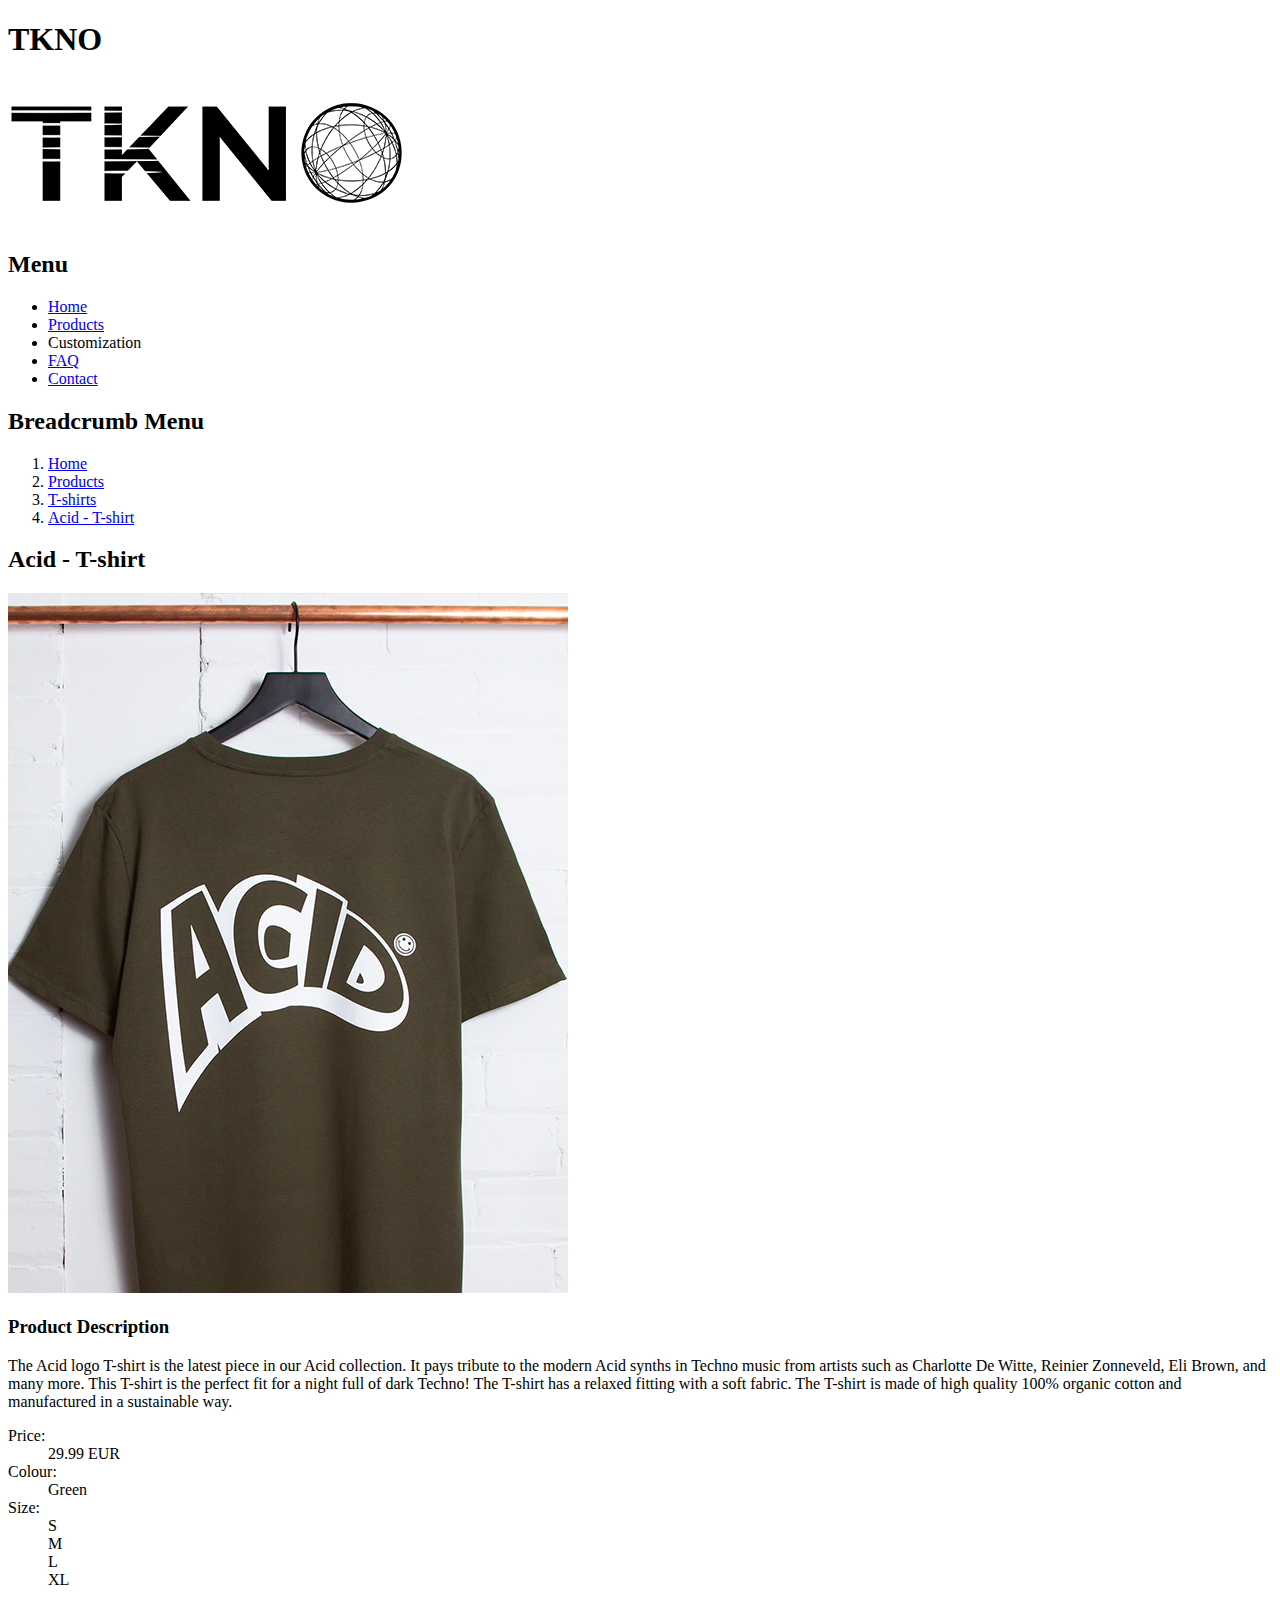
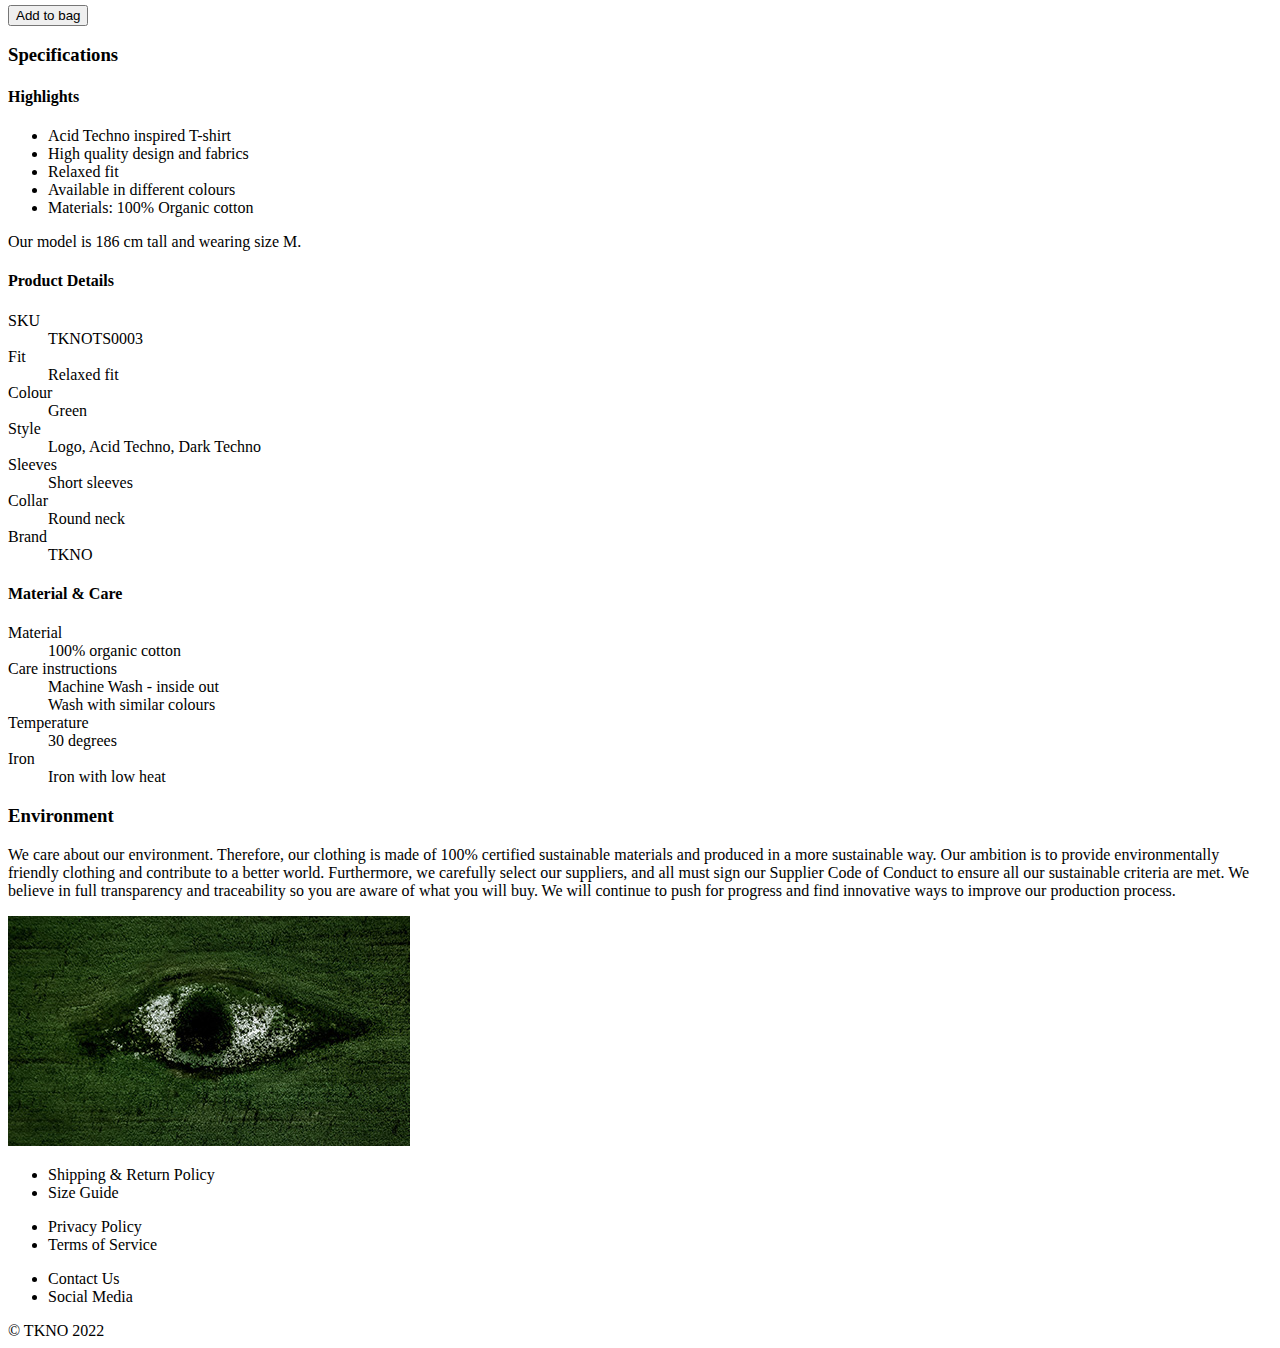
==== html/Acid-T-Shirt-Details.html @ 7225219b "Added 2 product detail pages and FAQ page. Inserted links for faq and contact page in menu." ====
<!DOCTYPE html>
<html lang="en">
<head>
    <meta charset="UTF-8">
    <title>Acid T-shirt Details</title>
</head>
<body>
<header>
  <h1>TKNO</h1>
  <a href="../index.html"><img src="../media/TKNO%20Logo.png" alt="TKNO logo"></a>
  <nav>
    <h2>Menu</h2>
    <ul>
      <li><a href="../index.html">Home</a></li>
      <li><a href="Products.html">Products</a></li>
      <li>Customization</li> <!-- add link-->
      <li><a href="FAQ.html">FAQ</a></li>
      <li><a href="Contact.html">Contact</a></li>
    </ul>
  </nav>
</header>
<main>
  <aside>
    <h2>Breadcrumb Menu</h2>
    <ol>
      <li>
        <a href="../index.html">Home</a>
      </li>
      <li>
        <a href="../html/Products.html">Products</a>
      </li>
      <li>
        <a href="../html/Products.html#T-shirts">T-shirts</a>
      </li>
      <li>
        <a href="../html/Acid-T-Shirt-Details.html">Acid - T-shirt</a>
      </li>
    </ol>
  </aside>
  <article>
    <h2>Acid - T-shirt</h2>
    <section>
      <img src="../media/Acid%20-%20T-shirt%201%20-%20Large.jpg" alt="Acid Logo T-shirt from TKNO on coat rack.">
    <h3>Product Description</h3>
      <p>The Acid logo T-shirt is the latest piece in our Acid collection. It pays tribute to the modern Acid synths in Techno music from artists such as Charlotte De Witte, Reinier Zonneveld, Eli Brown, and many more. This T-shirt is the perfect fit for a night full of dark Techno! The T-shirt has a relaxed fitting with a soft fabric. The T-shirt is made of high quality 100% organic cotton and manufactured in a sustainable way.
      </p>
      <dl>
        <dt>Price:</dt>
          <dd>29.99 EUR</dd>
        <dt>Colour:</dt>
          <dd>Green</dd>
        <dt>Size:</dt>
          <dd>S</dd>
          <dd>M</dd>
          <dd>L</dd>
          <dd>XL</dd>
      </dl>
      <button> Add to bag </button>
    </section>
    <section>
    <h3>Specifications</h3>
      <section>
        <h4>Highlights</h4>
          <ul>
            <li> Acid Techno inspired T-shirt  </li>
            <li> High quality design and fabrics </li>
            <li> Relaxed fit </li>
            <li> Available in different colours </li>
            <li> Materials: 100% Organic cotton </li>
          </ul>
          <p> Our model is 186 cm tall and wearing size M.</p>
      </section>
      <section>
        <h4>Product Details</h4>
        <dl>
            <dt>SKU</dt>
              <dd>TKNOTS0003</dd>
            <dt>Fit</dt>
              <dd> Relaxed fit </dd>
            <dt>Colour</dt>
              <dd>Green</dd>
            <dt>Style</dt>
              <dd>Logo, Acid Techno, Dark Techno</dd>
            <dt>Sleeves</dt>
              <dd> Short sleeves</dd>
            <dt>Collar</dt>
              <dd>Round neck</dd>
            <dt>Brand</dt>
              <dd>TKNO</dd>
        </dl>
      </section>
      <section>
        <h4>Material & Care</h4>
        <dl>
          <dt>Material</dt>
            <dd>100% organic cotton</dd>
          <dt>Care instructions</dt>
            <dd> Machine Wash - inside out </dd>
            <dd> Wash with similar colours </dd>
          <dt>Temperature</dt>
            <dd> 30 degrees </dd>
          <dt>Iron</dt>
            <dd>Iron with low heat</dd>
        </dl>
      </section>
    </section>
    <section>
      <h3>Environment</h3>
        <p>We care about our environment. Therefore, our clothing is made of 100% certified sustainable materials and produced in a more sustainable way. Our ambition is to provide environmentally friendly clothing and contribute to a better world. Furthermore, we carefully select our suppliers, and all must sign our Supplier Code of Conduct to ensure all our sustainable criteria are met. We believe in full transparency and traceability so you are aware of what you will buy. We will continue to push for progress and find innovative ways to improve our production process.
        </p>
        <img src="../media/environment.jpg" alt="green eye as a symbol for a sustainable environment">
    </section>
  </article>
</main>
<footer>
  <ul>
    <li>Shipping & Return Policy</li>
    <li>Size Guide</li>
  </ul>
  <ul>
    <li>Privacy Policy</li>
    <li>Terms of Service</li>
  </ul>
  <ul>
    <li>Contact Us</li>
    <li>Social Media</li>
  </ul>
  &copy; TKNO 2022
</footer>
</body>
</html>
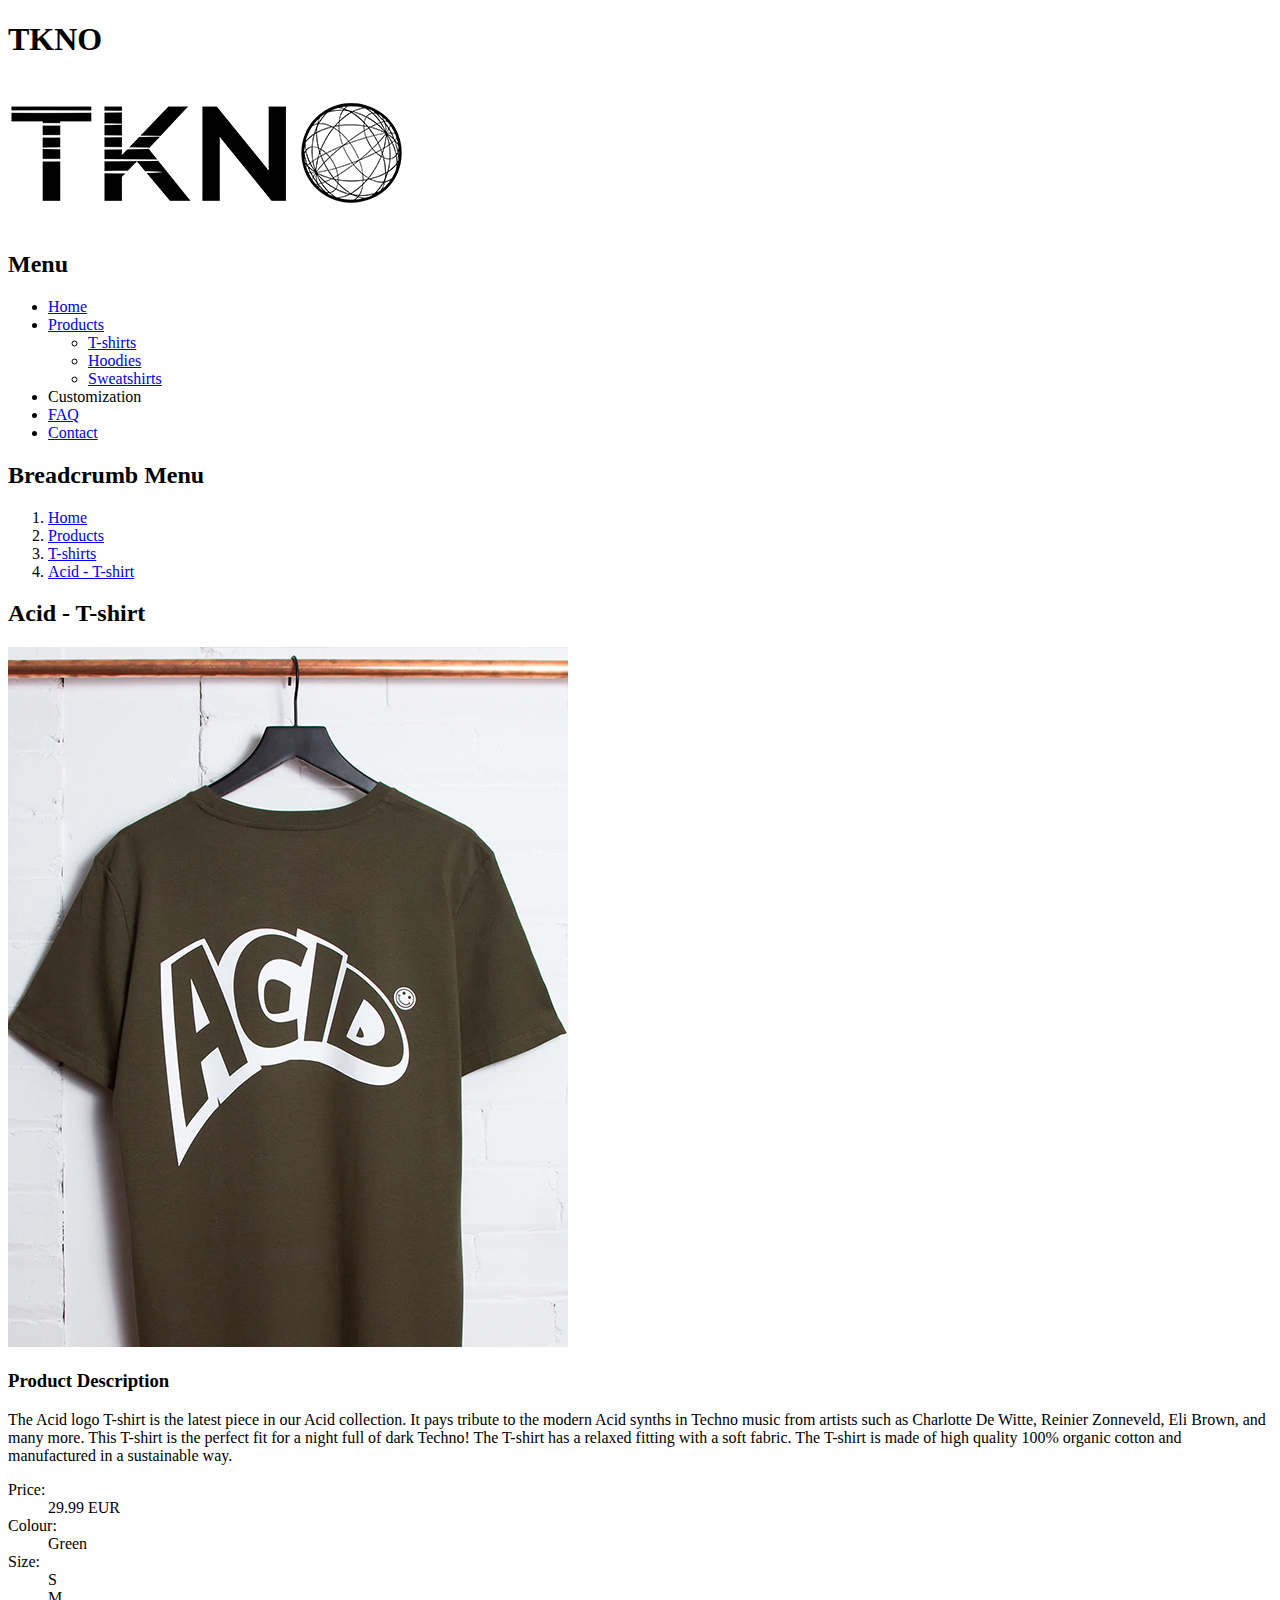
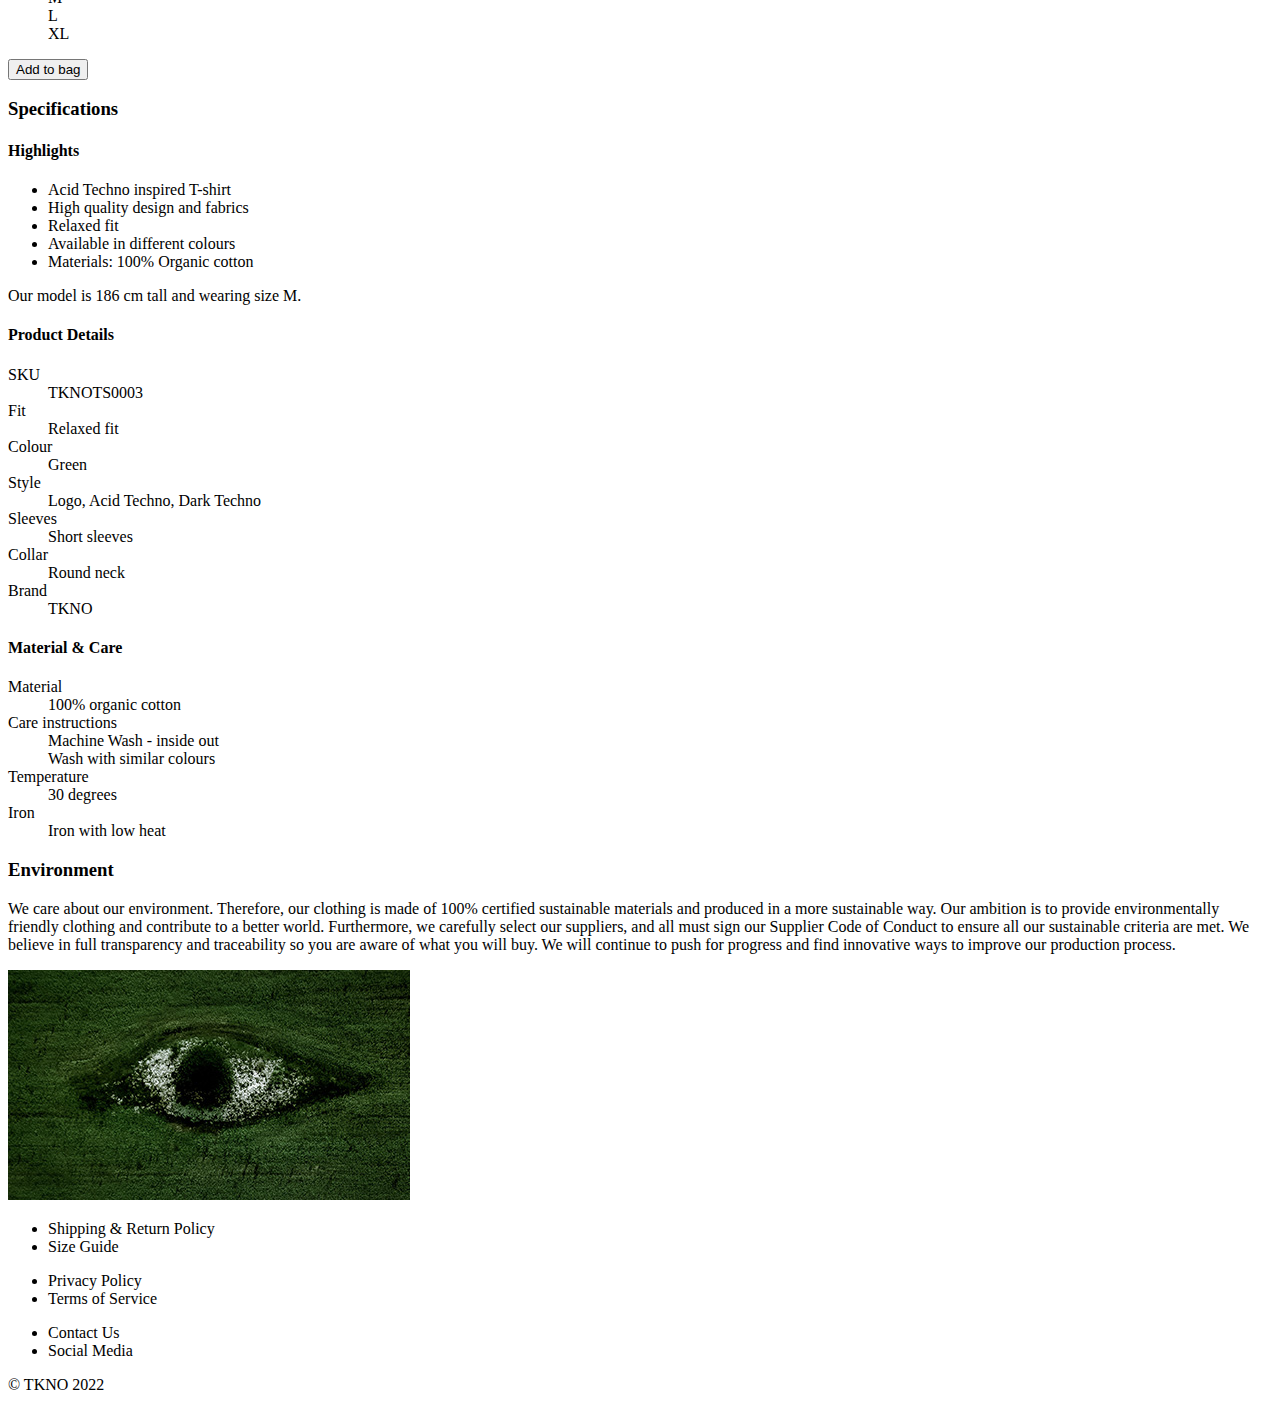
==== commit ad4d886b: "Added contact information and map. Added submenu. Auto-validation OK" ====
--- a/html/Acid-T-Shirt-Details.html
+++ b/html/Acid-T-Shirt-Details.html
@@ -12,7 +12,14 @@
     <h2>Menu</h2>
     <ul>
       <li><a href="../index.html">Home</a></li>
-      <li><a href="Products.html">Products</a></li>
+      <li>
+        <a href="Products.html">Products</a>
+        <ul>
+          <li><a href="Products.html#T-shirts">T-shirts</a></li>
+          <li><a href="Products.html#Hoodies">Hoodies</a></li>
+          <li><a href="Products.html#Sweatshirts">Sweatshirts</a></li>
+        </ul>
+      </li>
       <li>Customization</li> <!-- add link-->
       <li><a href="FAQ.html">FAQ</a></li>
       <li><a href="Contact.html">Contact</a></li>
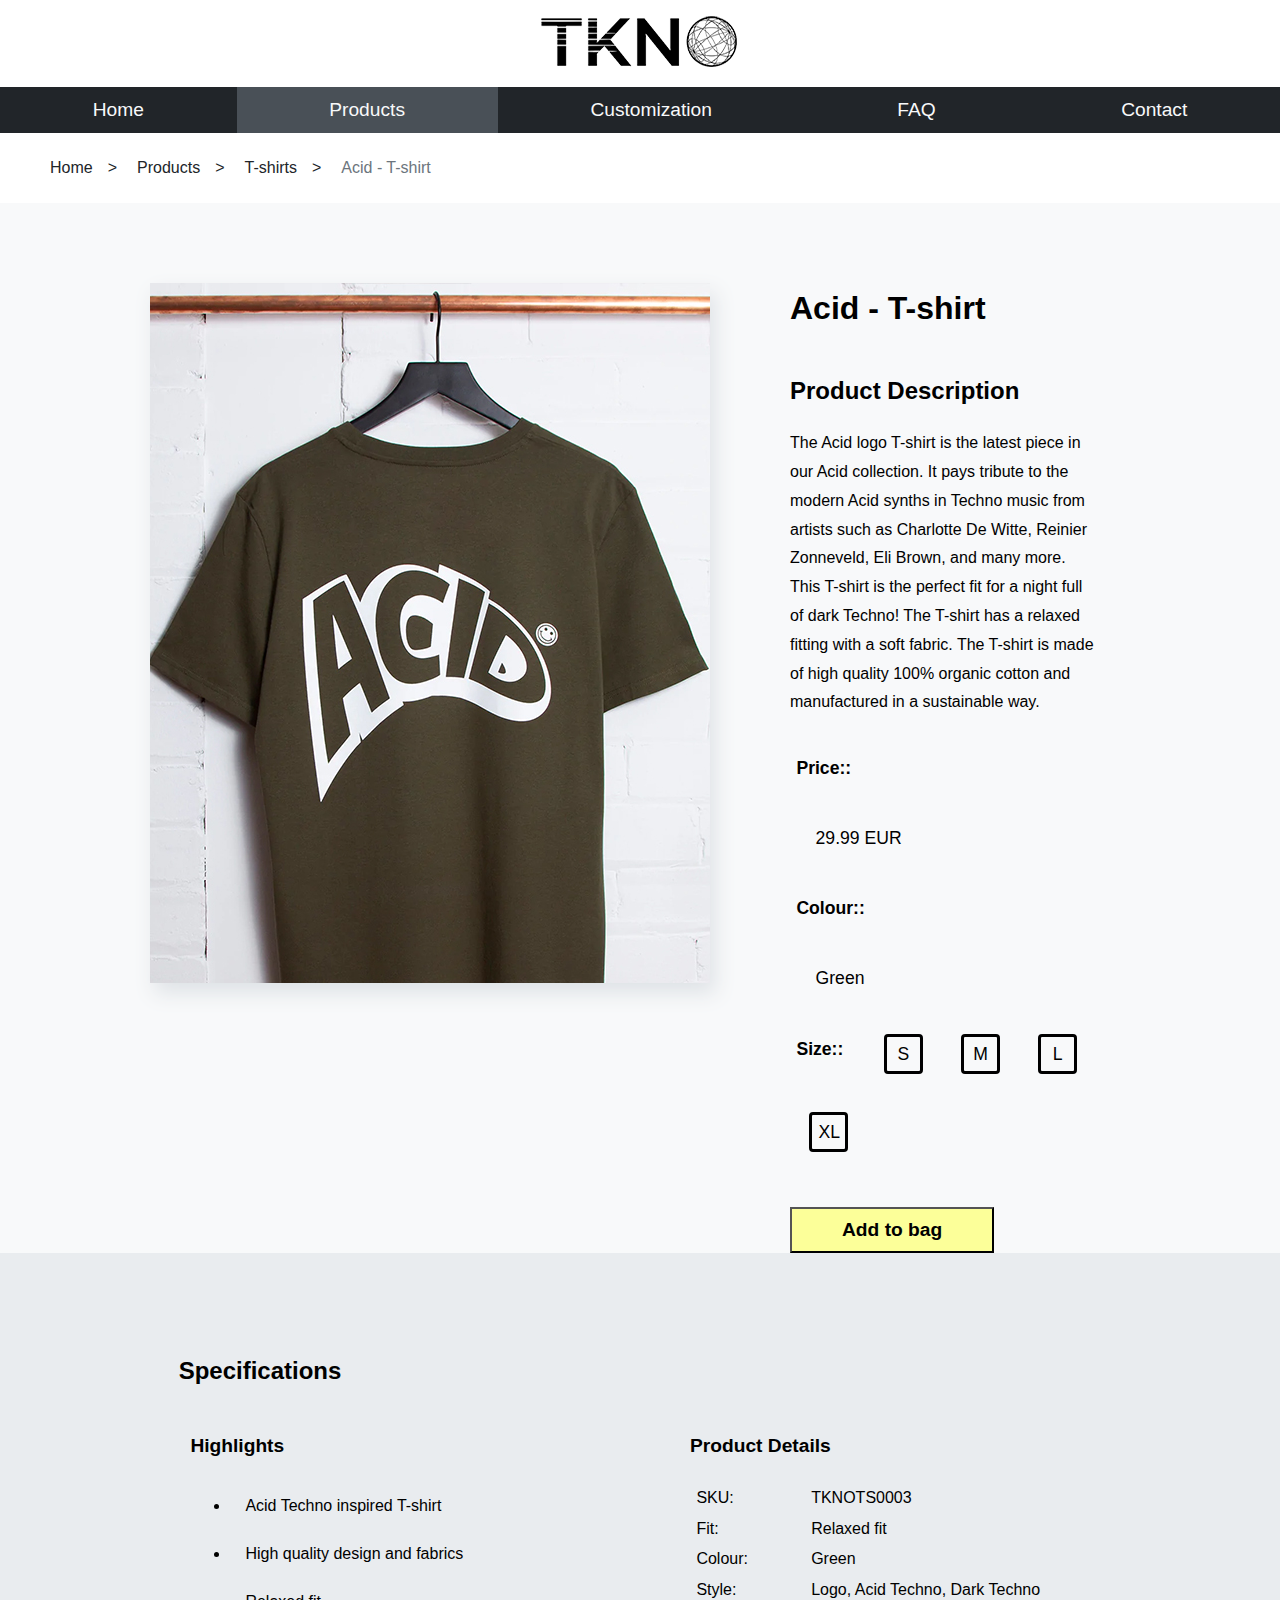
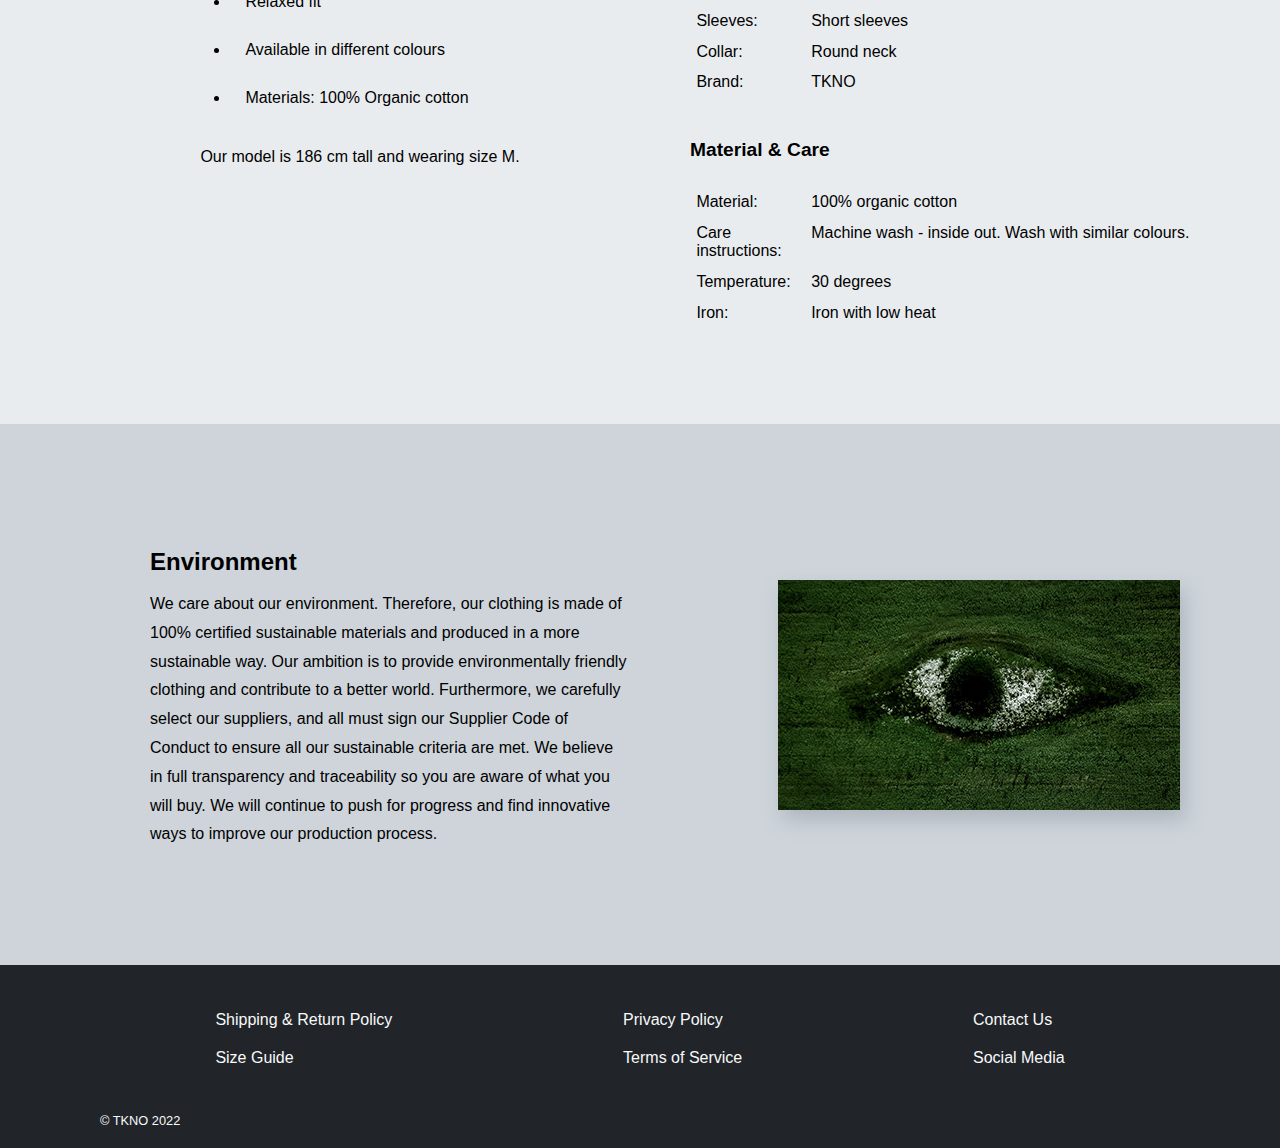
==== commit 171705bf: "CSS submenu, product detail pages, site css for contact & faq" ====
--- a/html/Acid-T-Shirt-Details.html
+++ b/html/Acid-T-Shirt-Details.html
@@ -3,51 +3,54 @@
 <head>
     <meta charset="UTF-8">
     <title>Acid T-shirt Details</title>
+    <link rel="stylesheet" href="../css/site.css">
+    <link rel="stylesheet" href="../css/productdetail.css">
 </head>
-<body>
-<header>
-  <h1>TKNO</h1>
-  <a href="../index.html"><img src="../media/TKNO%20Logo.png" alt="TKNO logo"></a>
-  <nav>
-    <h2>Menu</h2>
+<body class="gridcontainer">
+<header class="gheader">
+  <h1 class="hiddenTitle">TKNO</h1>
+  <a id="logo" href="../index.html"><img src="../media/TKNO%20Logo.png" alt="TKNO logo"></a>
+  <nav id="menu">
+    <h2 class="hiddenTitle">Menu</h2>
     <ul>
       <li><a href="../index.html">Home</a></li>
-      <li>
+      <li class="active">
         <a href="Products.html">Products</a>
-        <ul>
+        <ul class="submenu">
           <li><a href="Products.html#T-shirts">T-shirts</a></li>
           <li><a href="Products.html#Hoodies">Hoodies</a></li>
           <li><a href="Products.html#Sweatshirts">Sweatshirts</a></li>
         </ul>
       </li>
-      <li>Customization</li> <!-- add link-->
+      <li><a href="#">Customization</a></li> <!-- add link-->
       <li><a href="FAQ.html">FAQ</a></li>
       <li><a href="Contact.html">Contact</a></li>
     </ul>
   </nav>
 </header>
-<main>
+<main class="gmain">
   <aside>
-    <h2>Breadcrumb Menu</h2>
-    <ol>
+    <h2 class="hiddenTitle">Breadcrumb Menu</h2>
+    <ol id="breadcrumb">
       <li>
-        <a href="../index.html">Home</a>
+        <a class="breadcrumbitem" href="../index.html">Home</a>
       </li>
       <li>
-        <a href="../html/Products.html">Products</a>
+        <a class="breadcrumbitem" href="../html/Products.html">Products</a>
       </li>
       <li>
-        <a href="../html/Products.html#T-shirts">T-shirts</a>
+        <a class="breadcrumbitem" href="../html/Products.html#T-shirts">T-shirts</a>
       </li>
       <li>
-        <a href="../html/Acid-T-Shirt-Details.html">Acid - T-shirt</a>
+        <a id="currentp" href="../html/Acid-T-Shirt-Details.html">Acid - T-shirt</a>
       </li>
     </ol>
   </aside>
-  <article>
-    <h2>Acid - T-shirt</h2>
-    <section>
-      <img src="../media/Acid%20-%20T-shirt%201%20-%20Large.jpg" alt="Acid Logo T-shirt from TKNO on coat rack.">
+  <article class="gmaincontainer">
+    <h2 class="gproducttitle">Acid - T-shirt</h2>
+    <img class="gproductimg" src="../media/Acid%20-%20T-shirt%201%20-%20Large.jpg"
+         alt="Acid Logo T-shirt from TKNO on coat rack.">
+    <section class="gproductdescr">
     <h3>Product Description</h3>
       <p>The Acid logo T-shirt is the latest piece in our Acid collection. It pays tribute to the modern Acid synths in Techno music from artists such as Charlotte De Witte, Reinier Zonneveld, Eli Brown, and many more. This T-shirt is the perfect fit for a night full of dark Techno! The T-shirt has a relaxed fitting with a soft fabric. The T-shirt is made of high quality 100% organic cotton and manufactured in a sustainable way.
       </p>
@@ -57,16 +60,16 @@
         <dt>Colour:</dt>
           <dd>Green</dd>
         <dt>Size:</dt>
-          <dd>S</dd>
-          <dd>M</dd>
-          <dd>L</dd>
-          <dd>XL</dd>
+          <dd class="databorder">S</dd>
+          <dd class="databorder">M</dd>
+          <dd class="databorder">L</dd>
+          <dd class="databorder">XL</dd>
       </dl>
       <button> Add to bag </button>
     </section>
-    <section>
-    <h3>Specifications</h3>
-      <section>
+    <section class="gspecifications gspecscontainer">
+    <h3 class="gspecstitle">Specifications</h3>
+      <section class="ghighlights">
         <h4>Highlights</h4>
           <ul>
             <li> Acid Techno inspired T-shirt  </li>
@@ -77,7 +80,7 @@
           </ul>
           <p> Our model is 186 cm tall and wearing size M.</p>
       </section>
-      <section>
+      <section class="gproductdetails">
         <h4>Product Details</h4>
         <dl>
             <dt>SKU</dt>
@@ -96,14 +99,13 @@
               <dd>TKNO</dd>
         </dl>
       </section>
-      <section>
+      <section class="gmaterialcare">
         <h4>Material & Care</h4>
         <dl>
           <dt>Material</dt>
             <dd>100% organic cotton</dd>
           <dt>Care instructions</dt>
-            <dd> Machine Wash - inside out </dd>
-            <dd> Wash with similar colours </dd>
+            <dd> Machine wash - inside out. Wash with similar colours. </dd>
           <dt>Temperature</dt>
             <dd> 30 degrees </dd>
           <dt>Iron</dt>
@@ -111,15 +113,18 @@
         </dl>
       </section>
     </section>
-    <section>
-      <h3>Environment</h3>
-        <p>We care about our environment. Therefore, our clothing is made of 100% certified sustainable materials and produced in a more sustainable way. Our ambition is to provide environmentally friendly clothing and contribute to a better world. Furthermore, we carefully select our suppliers, and all must sign our Supplier Code of Conduct to ensure all our sustainable criteria are met. We believe in full transparency and traceability so you are aware of what you will buy. We will continue to push for progress and find innovative ways to improve our production process.
+    <section class="genvironment environment">
+      <h3 class="genvironmenttext">Environment</h3>
+        <p class="genvironmenttext">We care about our environment. Therefore, our clothing is made of 100% certified sustainable
+          materials and produced in a more sustainable way. Our ambition is to provide environmentally friendly clothing and contribute to a better world. Furthermore, we carefully select our suppliers, and all must sign our Supplier Code of Conduct to ensure all our sustainable criteria are met. We believe in full transparency and traceability so you are aware of what you will buy. We will continue to push for progress and find innovative ways to improve our production process.
         </p>
-        <img src="../media/environment.jpg" alt="green eye as a symbol for a sustainable environment">
+        <img class="genvironmentimg" src="../media/environment.jpg" alt="green eye as a symbol for a sustainable environment">
     </section>
   </article>
 </main>
-<footer>
+<footer class="footer gfooter">
+  <section>
+  <h2 class="hiddenTitle">Footer</h2>
   <ul>
     <li>Shipping & Return Policy</li>
     <li>Size Guide</li>
@@ -132,6 +137,7 @@
     <li>Contact Us</li>
     <li>Social Media</li>
   </ul>
+  </section>
   &copy; TKNO 2022
 </footer>
 </body>
--- a/css/site.css
+++ b/css/site.css
@@ -0,0 +1,141 @@
+:root {
+    /* CSS HEX */
+    --cultured: #f8f9faff;
+    --cultured-2: #e9ecefff;
+    --gainsboro: #dee2e6ff;
+    --light-gray: #ced4daff;
+    --cadet-blue-crayola: #adb5bdff;
+    --sonic-silver: #6c757dff;
+    --davys-grey: #495057ff;
+    --onyx: #343a40ff;
+    --eerie-black: #212529ff;
+    --canary: #fcff99ff;
+}
+
+/* grid */
+.gheader {
+    grid-area: header;
+}
+.gmain {
+    grid-area: main;
+}
+.gaside {
+    grid-area: aside;
+}
+.gfooter {
+    grid-area: footer;
+}
+
+.gridcontainer {
+    display: grid;
+    grid-template-columns: 1fr;
+    grid-template-rows: auto;
+    grid-template-areas:
+    "header"
+    "main"
+    "aside"
+    "footer";
+}
+
+/* font */
+body{
+    font-family: 'Montserrat', sans-serif;
+    font-style: normal;
+    margin: auto;
+}
+
+/* title font sizes */
+h2 {
+    font-size: 2rem;
+}
+h3 {
+    font-size: 1.5rem;
+}
+h4 {
+    font-size: 1.2rem;
+}
+
+/* Hide titles */
+.hiddenTitle{
+    position: absolute;
+    width: 1px;
+    height: 1px;
+    overflow: hidden;
+    left: -10000px;
+}
+
+/* style logo*/
+#logo
+{
+    display: block;
+    text-align:center;
+    margin-top: 5px;
+    margin-bottom: -15px;
+
+}
+/* style menu */
+/*flex container */
+#menu ul{
+    list-style-type: none;
+    padding-left: 0;
+    display: flex;
+    font-size: 1.2rem;
+    margin-bottom: 0;
+}
+/* flex children */
+#menu ul li{
+    background-color: var(--eerie-black);
+    flex-grow: 1;
+    position: relative;
+}
+#menu li a {
+    text-decoration: none;
+    color: var(--cultured);
+    display: block;
+    text-align: center;
+    padding: 12px;
+}
+#menu .submenu{
+    display: none;
+    flex-direction: column;
+    position: absolute;
+    width: 100%
+}
+/* hover menu */
+#menu li a:hover{
+    background-color: var(--canary);
+    color: var(--eerie-black);
+}
+#menu li:hover > .submenu{
+    display: flex;
+}
+/* show current menu */
+#menu ul .active a{
+    background-color: var(--davys-grey);
+}
+
+/* style footer */
+.footer{
+    display: block;
+    padding: 0 100px 20px 100px;
+    justify-content: center;
+    background: var(--eerie-black);
+    color: var(--cultured);
+    font-size: 0.8rem;
+}
+.footer section{
+    display: flex;
+    justify-content: space-around;
+    font-size: 1.0rem;
+}
+.footer ul{
+    list-style-type: none;
+    display:flex;
+    flex-direction: column;
+    flex-wrap: wrap;
+    justify-content: space-around;
+    padding: 20px;
+}
+.footer ul li{
+    padding: 10px;
+}--- a/css/productdetail.css
+++ b/css/productdetail.css
@@ -0,0 +1,183 @@
+/* styling breadcrumb menu */
+#breadcrumb{
+    list-style-type: none;
+    display: flex;
+}
+#breadcrumb li a{
+    display: flex;
+    text-decoration: none;
+    color: var(--eerie-black);
+    padding: 10px;
+}
+/* hover breadcrumb */
+#breadcrumb li a:hover{
+    color: var(--sonic-silver);
+    text-decoration: underline;
+}
+/* breadcrumb after pictogram */
+.breadcrumbitem:after{
+    content:'>';
+    text-align: center;
+    padding-left: 15px;
+}
+
+/*current breadcrumb page*/
+#breadcrumb li #currentp{
+    color: var(--sonic-silver)
+}
+
+/*grid main*/
+.gproducttitle{
+    grid-area: producttitle;
+    padding-top: 60px; /* placement title */
+ }
+ .gproductimg{
+     grid-area: productimg;
+     padding: 80px 80px 50px 150px; /* placement img */
+     filter: drop-shadow(5px 10px 10px var(--gainsboro)); /* styling img */
+ }
+.gproductdescr {
+    grid-area: productdescr;
+    padding-right: 180px; /* placement text */
+}
+
+.gspecifications{
+    grid-area:specifications
+}
+
+.genvironment{
+    grid-area: environment;
+    background: var(--light-gray);
+    padding: 100px;
+}
+
+.gmaincontainer{
+    display: grid;
+    grid-template-columns: 1fr 1fr;
+    grid-template-rows: 150px auto;
+    grid-template-areas:
+    "productimg producttitle"
+    "productimg productdescr"
+    "specifications specifications"
+    "environment environment";
+    background: var(--cultured);
+}
+
+/* grid specifications */
+.gspecstitle{
+    grid-area: specstitle;
+    justify-self: center;
+    margin-left: -200px;
+}
+.ghighlights {
+    grid-area: highlights;
+    justify-self: center;
+}
+.gproductdetails {
+    grid-area: productdetails;
+    margin-left: 50px;
+}
+.gmaterialcare {
+    grid-area: materialcare;
+    margin-left: 50px;
+}
+
+.gspecscontainer{
+    display:grid;
+    grid-template-columns: 1fr 1fr;
+    grid-template-rows: auto;
+    grid-template-areas:
+    "specstitle ."
+    "highlights productdetails"
+    "highlights materialcare";
+    padding: 80px;
+    background: var(--cultured-2);
+}
+
+
+/* styling dl lists */
+dl{
+    display: flex;
+    flex-flow: row wrap;
+}
+dt{
+    flex-basis:20%;
+    text-align:left;
+    padding: 0.4rem;
+}
+dt::after {
+    content: ":";
+}
+dd {
+    flex-basis: 70%;
+    flex-grow: 1;
+    margin: 0;
+    padding: 0.4rem;
+}
+
+/* styling size boxes */
+.databorder{
+    max-width: 20px;
+    text-align: center;
+    border: solid;
+    border-radius: 4px;
+    margin: 0 10px 0 10px;
+
+}
+
+/* styling product description */
+.gproductdescr > p{
+    line-height: 1.8rem;
+}
+.gproductdescr dt{
+    line-height: 3.5rem;
+    font-weight: bold;
+    font-size: 1.1rem;
+}
+
+.gproductdescr dd{
+    margin: 1.2rem;
+    font-size: 1.1rem;
+}
+
+.gproductdescr button{
+    font-size: 1.2rem;
+    font-weight: bold;
+    margin-top: 20px;
+    padding: 10px 50px 10px 50px;
+    background: var(--canary);
+}
+
+/* styling highlights */
+.ghighlights > ul li {
+    padding: 15px;
+}
+.ghighlights > p {
+    padding: 10px;
+}
+
+/* grid environment section */
+.genvironmenttext{
+    grid-area: environmenttext;
+}
+.genvironmentimg{
+    grid-area: environmentimg;
+    align-self: center;
+    filter: drop-shadow(5px 10px 10px var(--cadet-blue-crayola)); /* styling image */
+}
+.environment{
+    display: grid;
+    grid-template-columns: 2fr 1fr;
+    grid-template-rows: auto;
+    grid-template-areas:
+    "environmenttext environmentimg";
+}
+
+/*styling text environment */
+.environment p{
+    padding: 50px 150px 0 50px;
+    line-height: 1.8rem;
+}
+.environment h3{
+    padding-left: 50px;
+}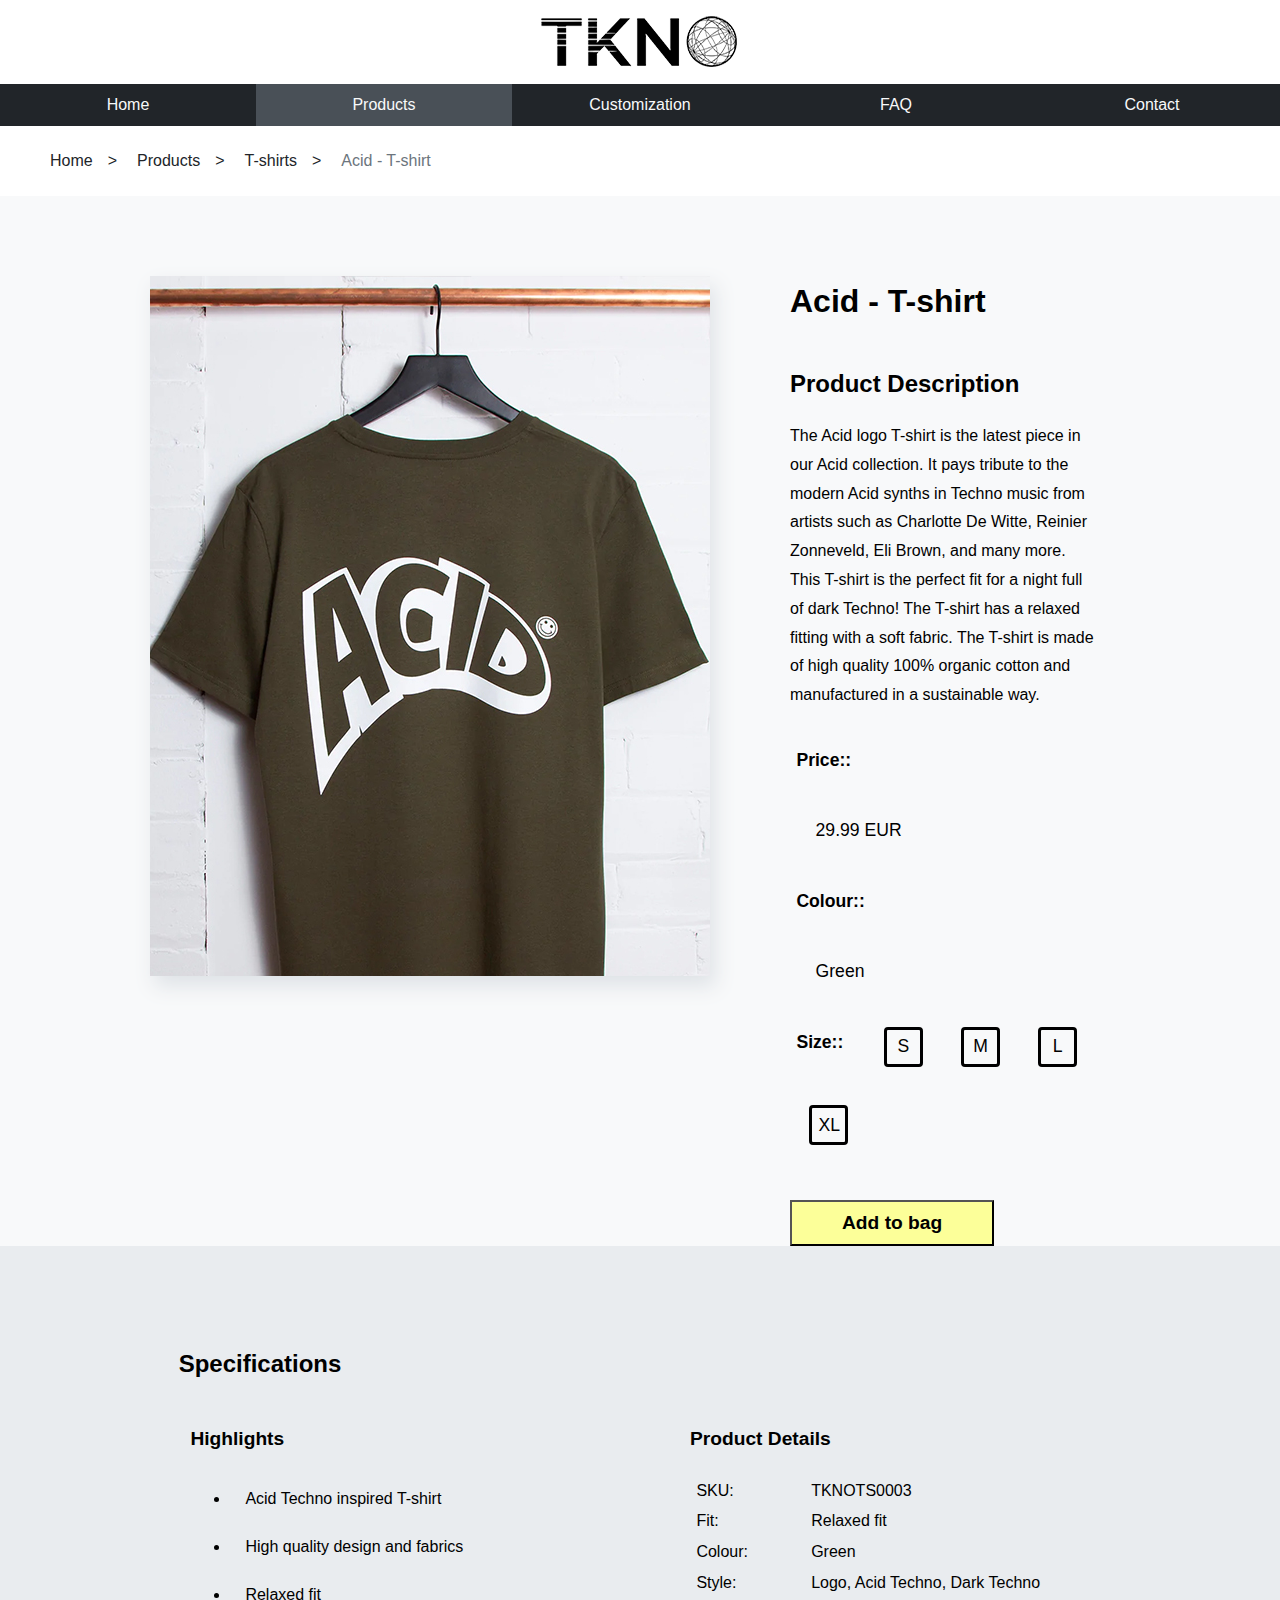
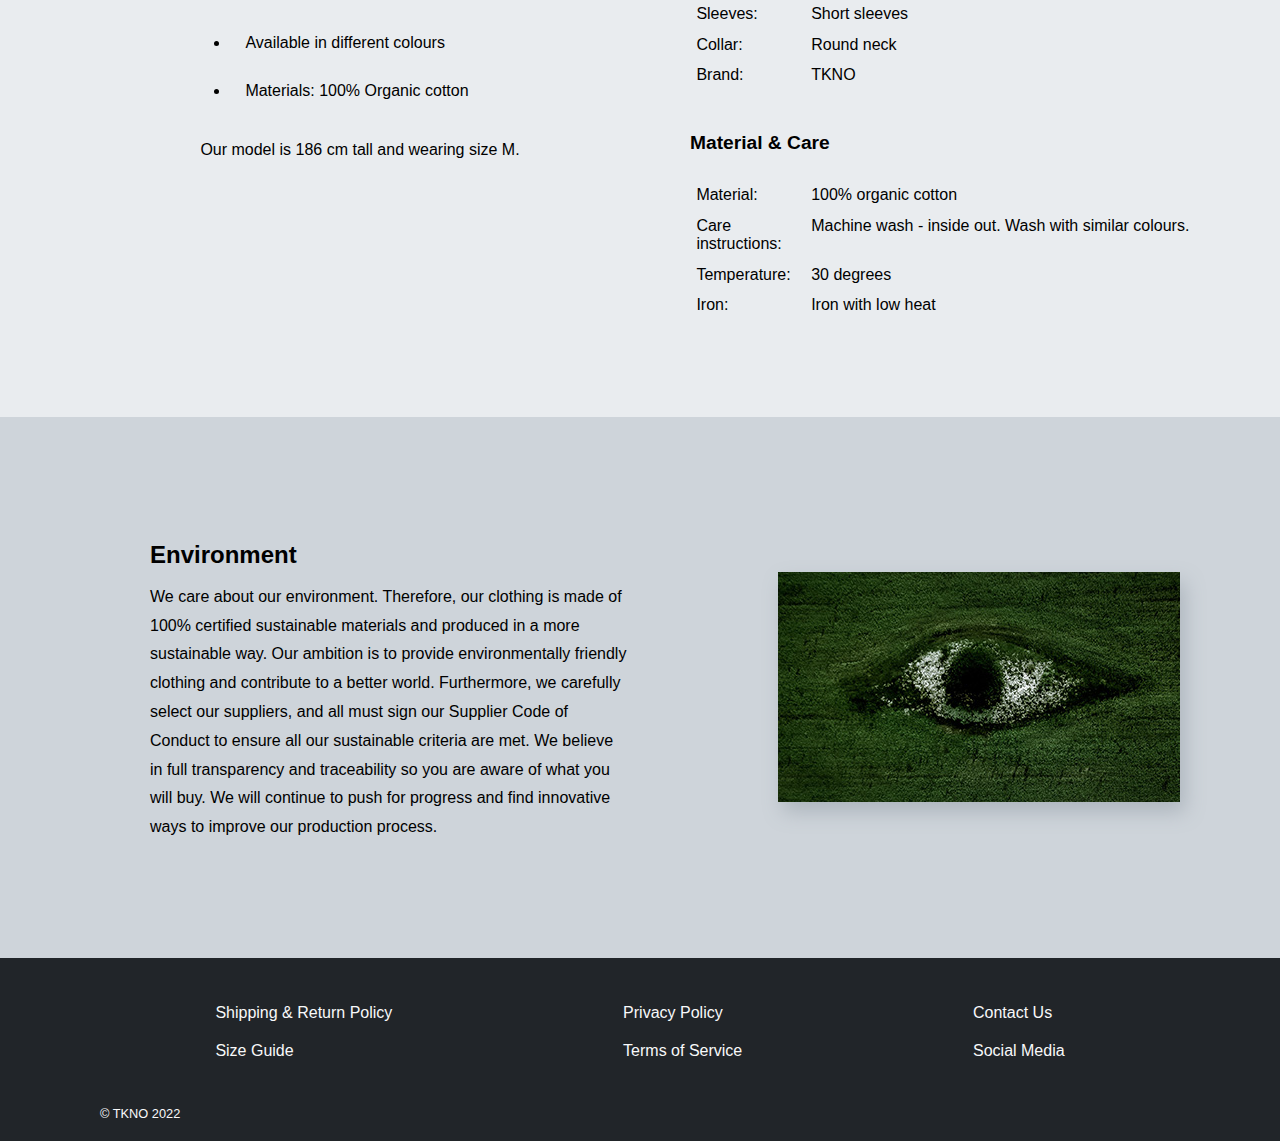
==== commit 1a848c5c: "A3.1 - hamburger menu test" ====
--- a/html/Acid-T-Shirt-Details.html
+++ b/html/Acid-T-Shirt-Details.html
@@ -10,22 +10,27 @@
 <header class="gheader">
   <h1 class="hiddenTitle">TKNO</h1>
   <a id="logo" href="../index.html"><img src="../media/TKNO%20Logo.png" alt="TKNO logo"></a>
-  <nav id="menu">
+  <nav class="menu">
     <h2 class="hiddenTitle">Menu</h2>
-    <ul>
-      <li><a href="../index.html">Home</a></li>
-      <li class="active">
-        <a href="Products.html">Products</a>
+    <ul class="menu-nav">
+      <li class="item-nav"><a class="menu-link" href="../index.html">Home</a></li>
+      <li class="item-nav">
+        <a class="menu-link" id="active" href="Products.html">Products</a>
         <ul class="submenu">
-          <li><a href="Products.html#T-shirts">T-shirts</a></li>
-          <li><a href="Products.html#Hoodies">Hoodies</a></li>
-          <li><a href="Products.html#Sweatshirts">Sweatshirts</a></li>
+          <li class="item-nav"><a class="menu-link" href="Products.html#T-shirts">T-shirts</a></li>
+          <li class="item-nav"><a class="menu-link" href="Products.html#Hoodies">Hoodies</a></li>
+          <li class="item-nav"><a class="menu-link" href="Products.html#Sweatshirts">Sweatshirts</a></li>
         </ul>
       </li>
-      <li><a href="#">Customization</a></li> <!-- add link-->
-      <li><a href="FAQ.html">FAQ</a></li>
-      <li><a href="Contact.html">Contact</a></li>
+      <li class="item-nav"><a class="menu-link" href="Customization.html">Customization</a></li>
+      <li class="item-nav"><a class="menu-link" href="FAQ.html">FAQ</a></li>
+      <li class="item-nav"><a class="menu-link" href="Contact.html">Contact</a></li>
     </ul>
+    <div class="hamburger">
+      <span class="bar"></span>
+      <span class="bar"></span>
+      <span class="bar"></span>
+    </div>
   </nav>
 </header>
 <main class="gmain">
--- a/css/site.css
+++ b/css/site.css
@@ -10,6 +10,8 @@
     --onyx: #343a40ff;
     --eerie-black: #212529ff;
     --canary: #fcff99ff;
+    --ligth-canary: #feffd6ff;
+    --aquamarine: #60fbd2ff;
 }
 
 /* grid */
@@ -75,43 +77,60 @@
 }
 /* style menu */
 /*flex container */
-#menu ul{
+.menu ul{
     list-style-type: none;
+}
+.menu-nav{
+    display: flex;
+    font-size: 1rem;
     padding-left: 0;
-    display: flex;
-    font-size: 1.2rem;
     margin-bottom: 0;
 }
 /* flex children */
-#menu ul li{
+.item-nav{
     background-color: var(--eerie-black);
-    flex-grow: 1;
     position: relative;
+    width: 100%;
 }
-#menu li a {
+.menu-link{
     text-decoration: none;
     color: var(--cultured);
     display: block;
     text-align: center;
     padding: 12px;
 }
-#menu .submenu{
+.submenu{
     display: none;
     flex-direction: column;
     position: absolute;
-    width: 100%
+    width: 100%;
+    padding-left: 0;
 }
 /* hover menu */
-#menu li a:hover{
+.menu-link:hover{
     background-color: var(--canary);
     color: var(--eerie-black);
 }
-#menu li:hover > .submenu{
+
+.item-nav:hover > .submenu{
     display: flex;
 }
 /* show current menu */
-#menu ul .active a{
+#active{
     background-color: var(--davys-grey);
+}
+
+/* hamburger menu bars */
+.hamburger{
+    display: none;
+}
+.bar {
+    display: block;
+    width: 25px;
+    height: 3px;
+    margin: 5px auto;
+    transition: all 0.3s ease-in-out;
+    background-color: var(--eerie-black);
 }
 
 /* style footer */
@@ -138,4 +157,25 @@
 }
 .footer ul li{
     padding: 10px;
+}
+
+/* hamburger menu */
+@media only screen and (max-width: 750px){
+    menu-nav{
+        position: fixed;
+        left: -100%;
+        top: 5rem;
+        flex-direction: column;
+        width: 100%;
+        border-radius: 10px;
+        text-align: center;
+        transition: 0.3s;
+        box-shadow: 0 10px 27px var(--gainsboro);
+    }
+    .nav-menu.active{
+        left: 0;
+    }
+    #menu li{
+        marign: 2.5rem 0;
+    }
 }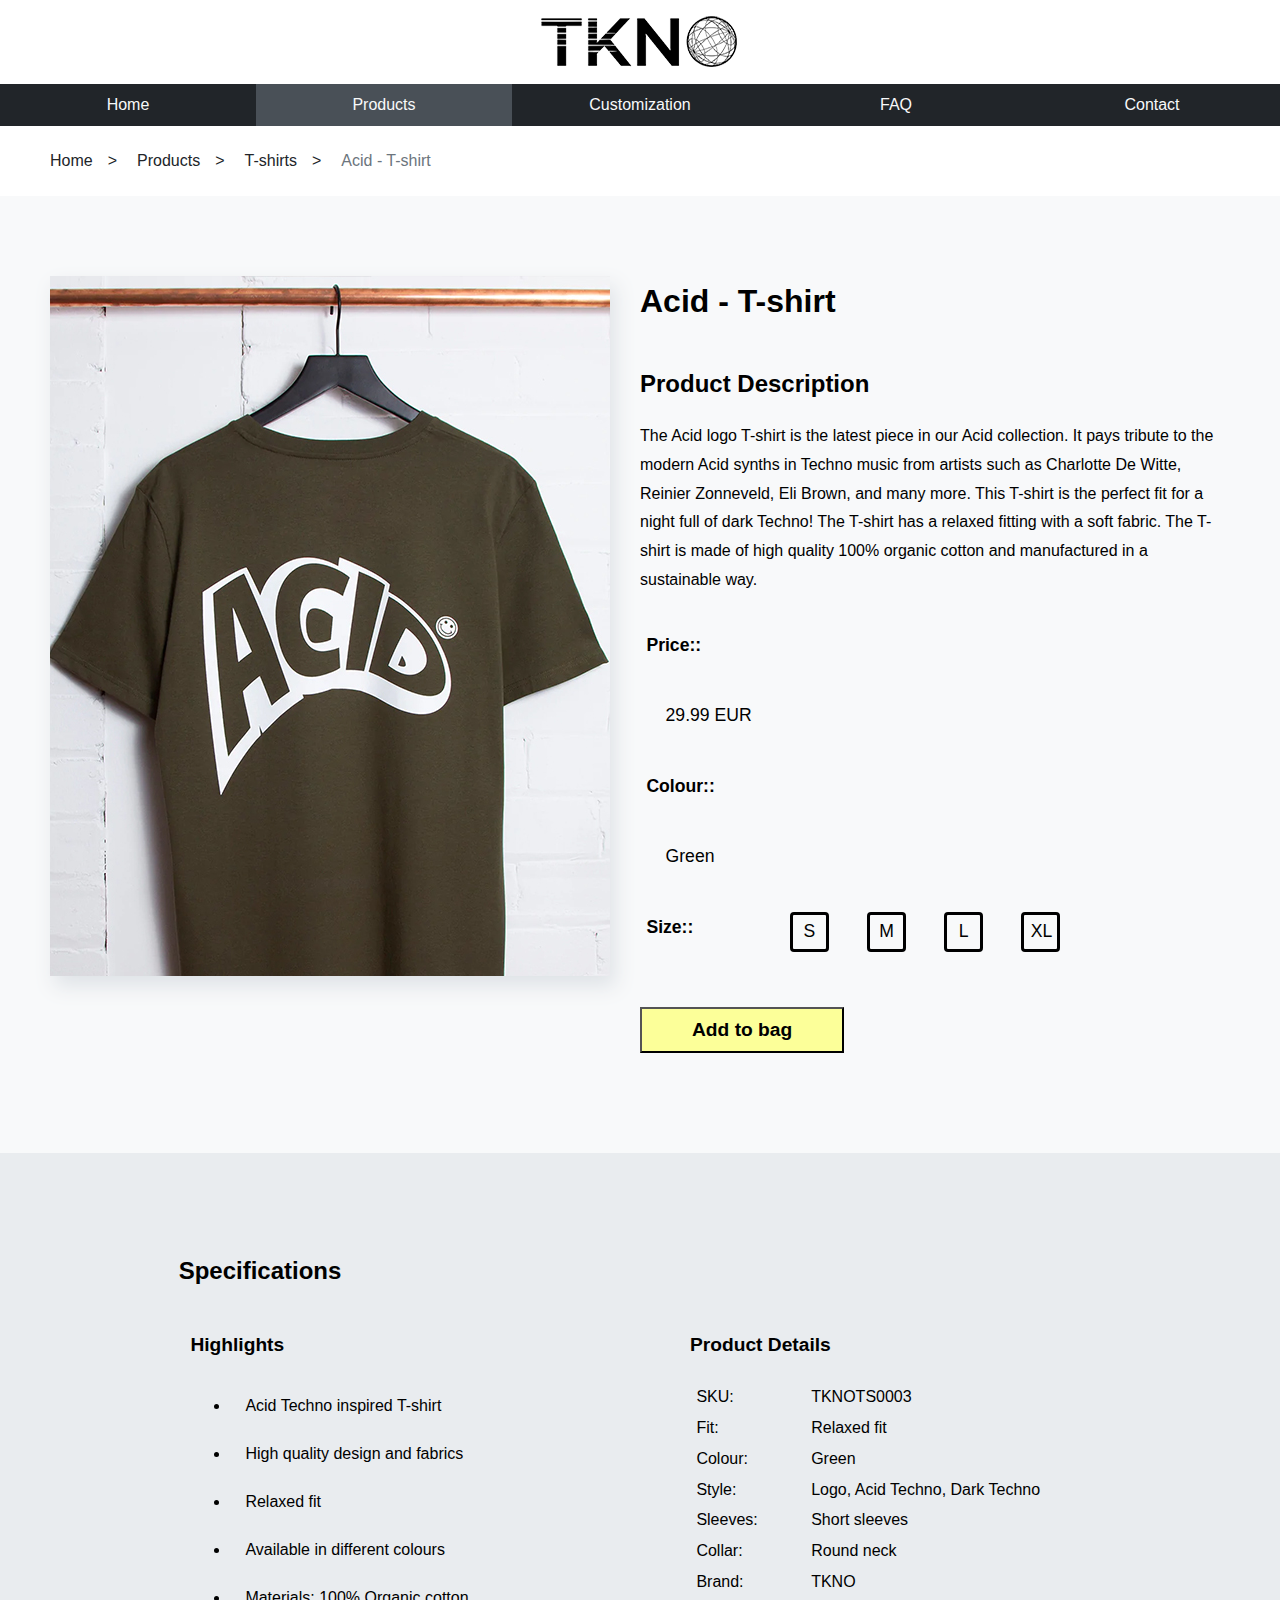
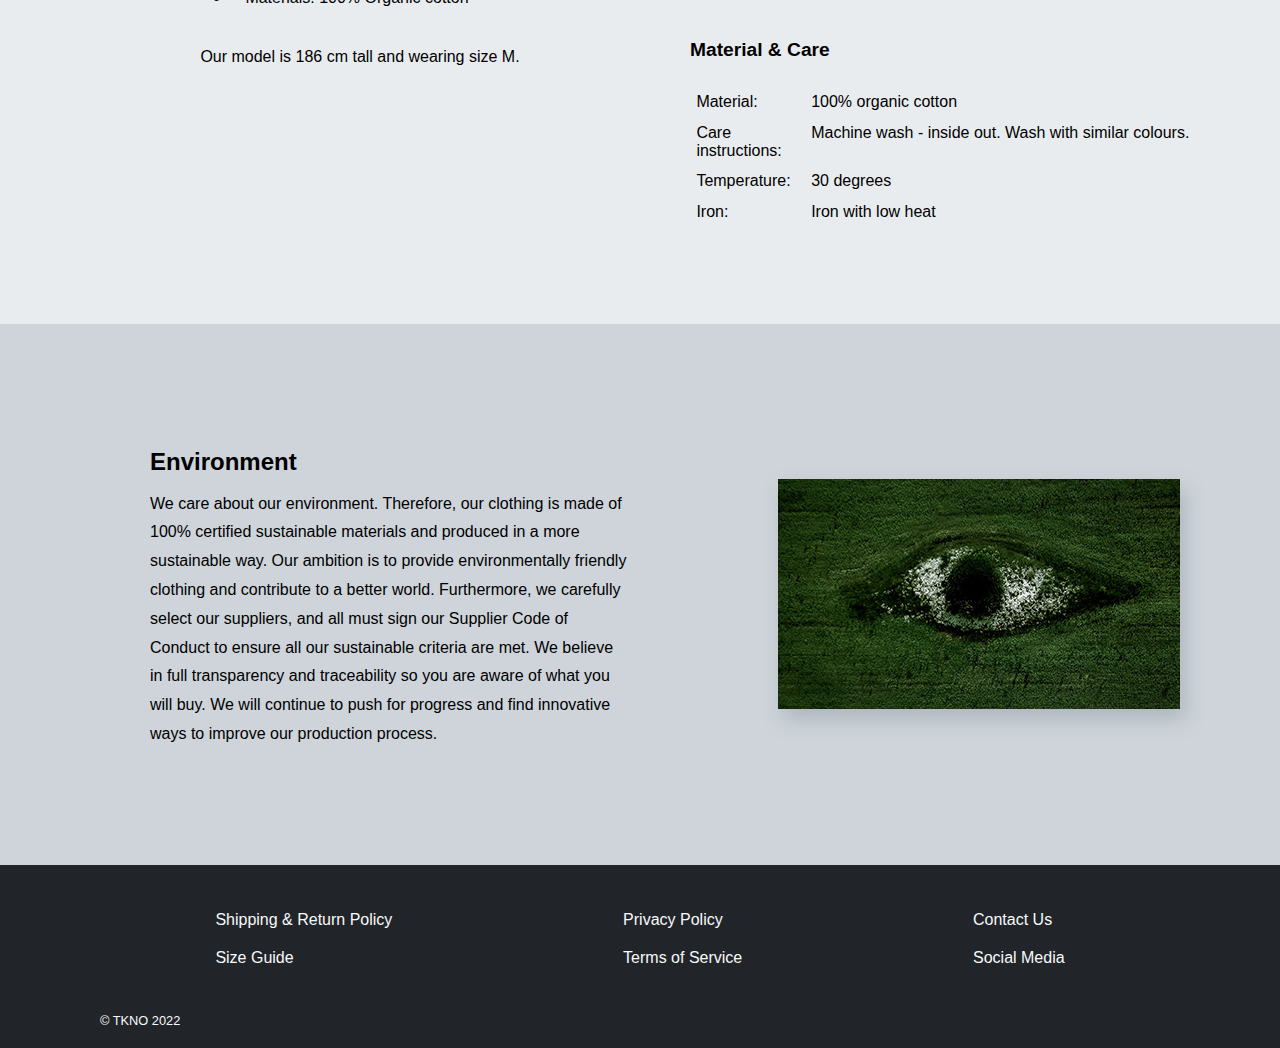
==== commit 1a5a00d7: "A3.1 - responsiveness & hamburger structure" ====
--- a/html/Acid-T-Shirt-Details.html
+++ b/html/Acid-T-Shirt-Details.html
@@ -1,10 +1,11 @@
 <!DOCTYPE html>
 <html lang="en">
 <head>
-    <meta charset="UTF-8">
+    <meta charset="UTF-8" name="viewport" content="width=device-width, minimum-scale=1">
     <title>Acid T-shirt Details</title>
     <link rel="stylesheet" href="../css/site.css">
     <link rel="stylesheet" href="../css/productdetail.css">
+    <script src="../script/js-site.js" defer></script>
 </head>
 <body class="gridcontainer">
 <header class="gheader">
--- a/css/site.css
+++ b/css/site.css
@@ -99,6 +99,7 @@
     text-align: center;
     padding: 12px;
 }
+
 .submenu{
     display: none;
     flex-direction: column;
@@ -135,7 +136,6 @@
 
 /* style footer */
 .footer{
-    display: block;
     padding: 0 100px 20px 100px;
     justify-content: center;
     background: var(--eerie-black);
@@ -159,23 +159,47 @@
     padding: 10px;
 }
 
-/* hamburger menu */
-@media only screen and (max-width: 750px){
-    menu-nav{
+
+@media all and (max-width: 750px){
+    /* hamburger menu */
+    .menu-nav{
         position: fixed;
+        z-index: 1;
         left: -100%;
         top: 5rem;
+        margin-top: 57px;
         flex-direction: column;
         width: 100%;
         border-radius: 10px;
         text-align: center;
         transition: 0.3s;
-        box-shadow: 0 10px 27px var(--gainsboro);
-    }
-    .nav-menu.active{
+        padding: 0;
+        background-color: var(--eerie-black);
+    }
+
+
+    .menu-nav.active{
         left: 0;
     }
-    #menu li{
-        marign: 2.5rem 0;
-    }
+    .item-nav{
+        margin: 2.5rem 0;
+        background-color: var(--eerie-black);
+    }
+    .submenu{
+        position: relative;
+        padding-top:-50px;
+    }
+    .hamburger {
+        display: block;
+        cursor: pointer;
+        padding: 20px;
+    }
+
+    /* wrap footer */
+    .footer section{
+        flex-direction: column;
+        flex-wrap: wrap;
+        justify-content: space-around;
+    }
+
 }--- a/css/productdetail.css
+++ b/css/productdetail.css
@@ -35,6 +35,9 @@
      grid-area: productimg;
      padding: 80px 80px 50px 150px; /* placement img */
      filter: drop-shadow(5px 10px 10px var(--gainsboro)); /* styling img */
+     display: block;
+     max-width: 560px;
+     width: 100%;
  }
 .gproductdescr {
     grid-area: productdescr;
@@ -77,7 +80,7 @@
     grid-area: productdetails;
     margin-left: 50px;
 }
-.gmaterialcare {
+.gmaterialcare{
     grid-area: materialcare;
     margin-left: 50px;
 }
@@ -180,4 +183,95 @@
 }
 .environment h3{
     padding-left: 50px;
-}+}
+
+/* responsiveness */
+
+@media screen and (max-width: 1500px){
+    .gproductimg{
+        padding: 80px 80px 50px 50px;
+    }
+    .gproductdescr {
+        padding: 0 50px 100px 0;
+    }
+
+}
+
+@media screen and (max-width: 1100px){
+    .gmaincontainer{
+        display: grid;
+        grid-template-columns: 1fr 1fr;
+        grid-template-rows: auto;
+        grid-template-areas:
+    "producttitle producttitle"
+    "productimg productimg"
+    "productdescr productdescr"
+    "specifications specifications"
+    "environment environment";
+    }
+
+
+    .environment{
+        grid-template-columns: 1fr;
+        grid-template-rows: auto;
+        grid-template-areas:
+    "environmenttext"
+    "environmentimg";
+    }
+    .environment p{
+        padding: 50px;
+    }
+    .genvironmentimg{
+        padding: 50px;
+    }
+
+    .gspecscontainer{
+        grid-template-columns: 1fr;
+        grid-template-areas:
+        "specstitle"
+        "highlights"
+        "productdetails"
+        "materialcare";
+    }
+
+    .ghighlights {
+        justify-self: left;
+        margin-left: 50px;
+    }
+    .gspecstitle{
+        justify-self: left;
+        margin-left: 50px;
+    }
+
+}
+
+@media screen and (max-width: 750px){
+    dl{
+        flex-flow: row wrap;
+    }
+    dt{
+        flex-basis:20%;
+        padding: 0.5rem;
+        margin-right: 5px;
+    }
+    dd {
+        flex-basis: 50%;
+        flex-grow: 1;
+        margin: 0;
+        padding: 0.5rem;
+    }
+
+
+
+
+
+
+    .environment{
+        padding: 50px 20px 50px 20px;
+    }
+    .genvironmentimg{
+        width: 65%;
+    }
+
+}
+
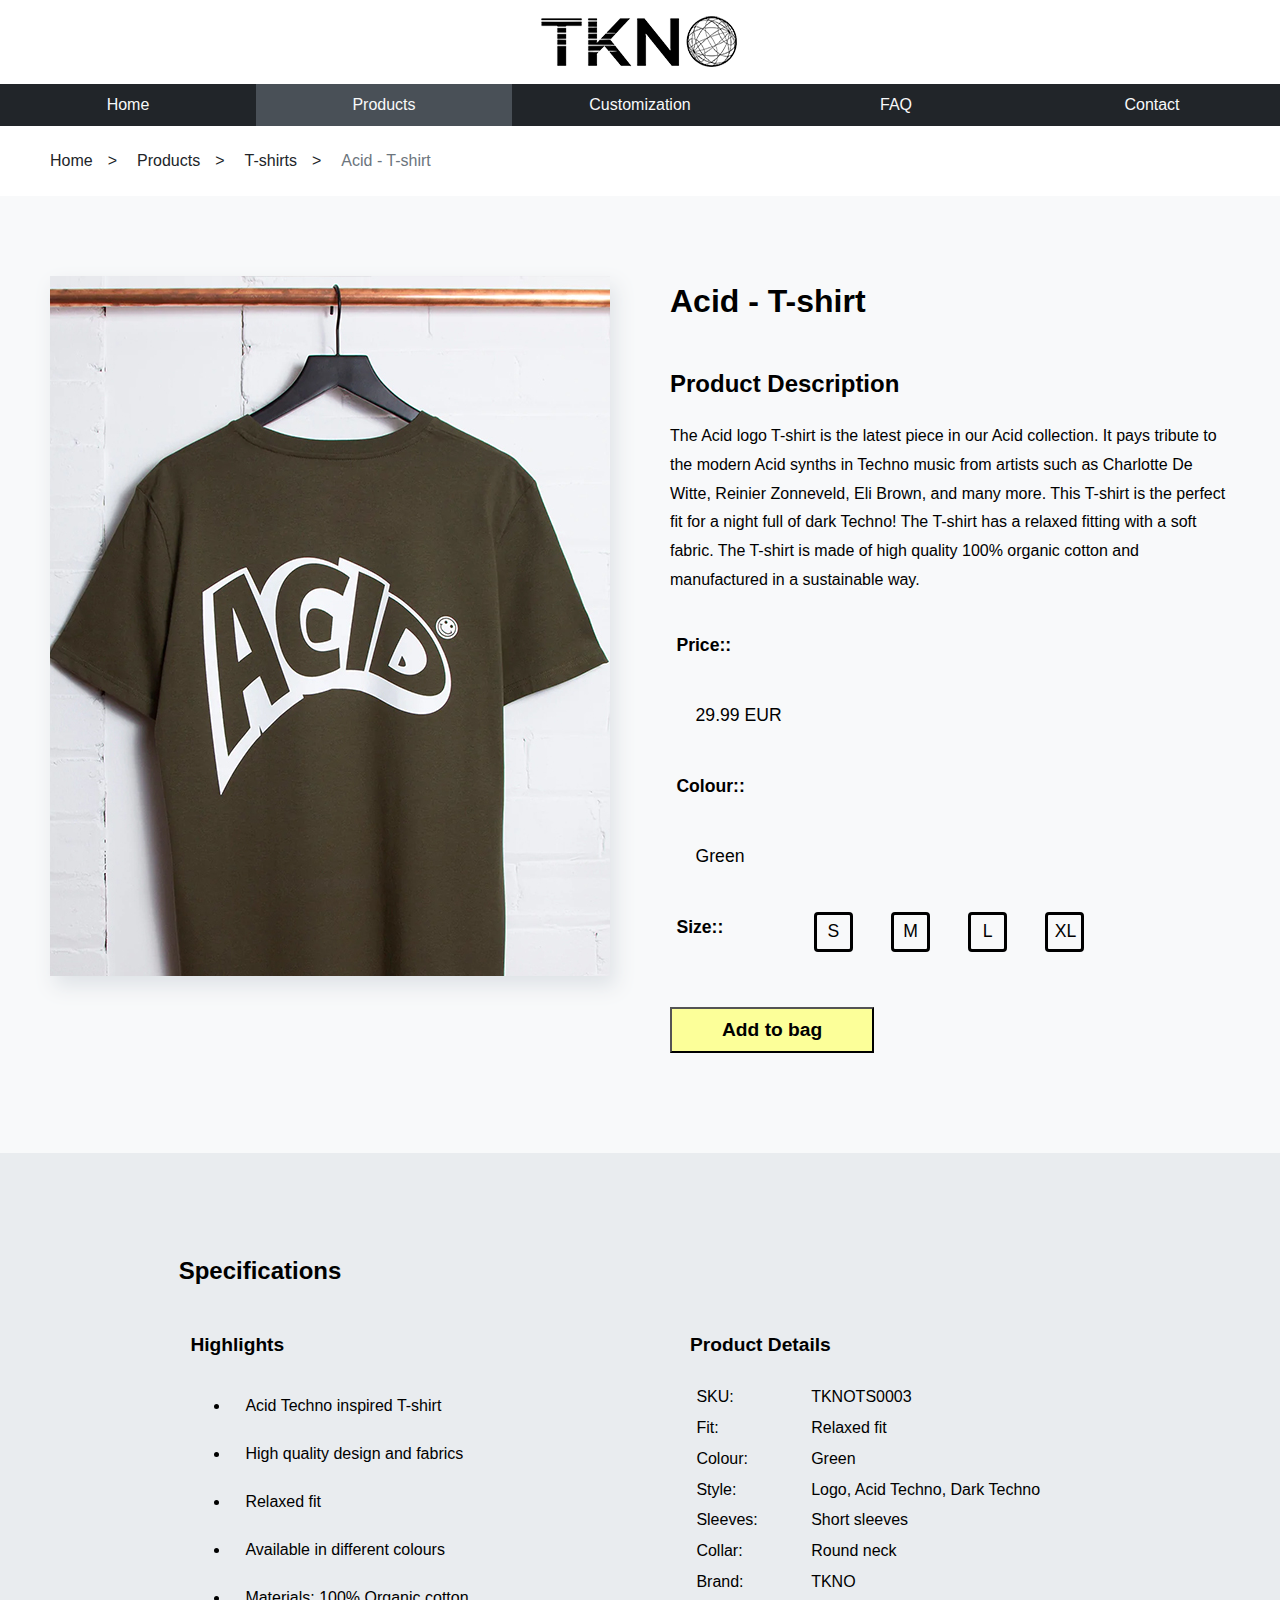
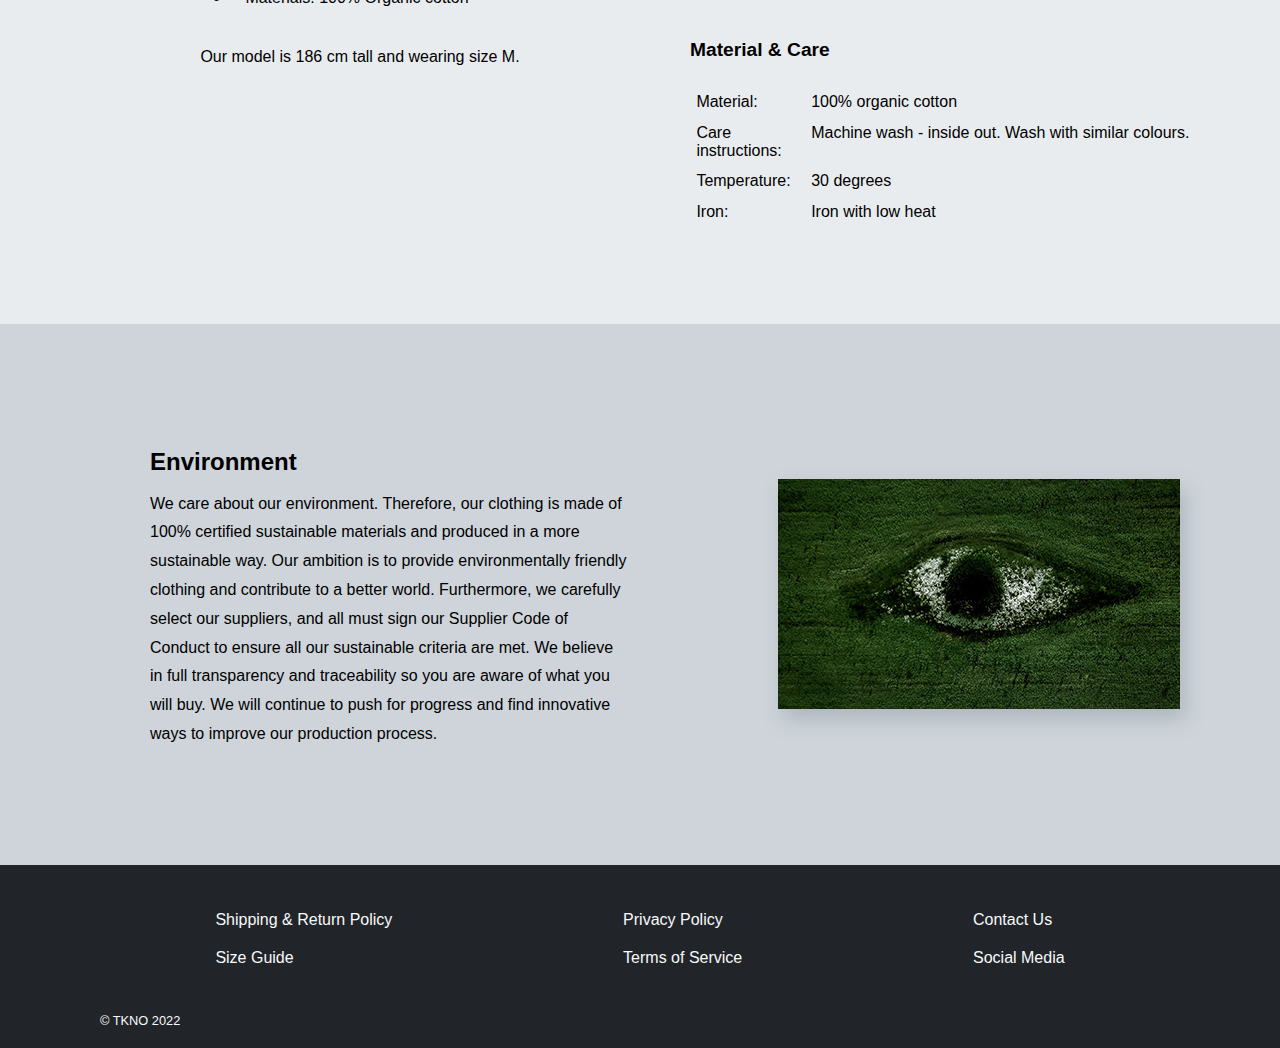
==== commit 21477cdb: "A1.1_v2 - responsiveness - fixed meta + standardize breakpoints 750, 900, 1200, 1300, 1500" ====
--- a/html/Acid-T-Shirt-Details.html
+++ b/html/Acid-T-Shirt-Details.html
@@ -1,7 +1,8 @@
 <!DOCTYPE html>
 <html lang="en">
 <head>
-    <meta charset="UTF-8" name="viewport" content="width=device-width, minimum-scale=1">
+    <meta charset="UTF-8">
+    <meta name="viewport" content="width=device-width, minimum-scale=1">
     <title>Acid T-shirt Details</title>
     <link rel="stylesheet" href="../css/site.css">
     <link rel="stylesheet" href="../css/productdetail.css">
--- a/css/site.css
+++ b/css/site.css
@@ -160,6 +160,7 @@
 }
 
 
+/* responsiveness */
 @media all and (max-width: 750px){
     /* hamburger menu */
     .menu-nav{
@@ -187,10 +188,10 @@
     }
     .submenu{
         position: relative;
-        padding-top:-50px;
     }
     .hamburger {
         display: block;
+        justify-self: right;
         cursor: pointer;
         padding: 20px;
     }
--- a/css/productdetail.css
+++ b/css/productdetail.css
@@ -124,7 +124,7 @@
     text-align: center;
     border: solid;
     border-radius: 4px;
-    margin: 0 10px 0 10px;
+    margin: 0 9px 0 9px;
 
 }
 
@@ -189,15 +189,20 @@
 
 @media screen and (max-width: 1500px){
     .gproductimg{
-        padding: 80px 80px 50px 50px;
+        padding: 80px 200px 50px 50px;
+
     }
     .gproductdescr {
         padding: 0 50px 100px 0;
-    }
-
-}
-
-@media screen and (max-width: 1100px){
+        margin-left: 30px;
+    }
+    .gproducttitle{
+        margin-left: 30px;
+    }
+
+}
+
+@media screen and (max-width: 1200px){
     .gmaincontainer{
         display: grid;
         grid-template-columns: 1fr 1fr;
@@ -210,6 +215,18 @@
     "environment environment";
     }
 
+    .gproducttitle{
+        padding-left: 50px;
+        margin-bottom:-20px;
+    }
+    .gproductdescr{
+        padding-left: 50px;
+    }
+
+    .gproductimg{
+        padding-left: 80px;
+
+    }
 
     .environment{
         grid-template-columns: 1fr;
@@ -245,7 +262,12 @@
 
 }
 
+/* responsiveness */
 @media screen and (max-width: 750px){
+    .gproductimg{
+        width: 70%;
+    }
+
     dl{
         flex-flow: row wrap;
     }
@@ -261,11 +283,6 @@
         padding: 0.5rem;
     }
 
-
-
-
-
-
     .environment{
         padding: 50px 20px 50px 20px;
     }
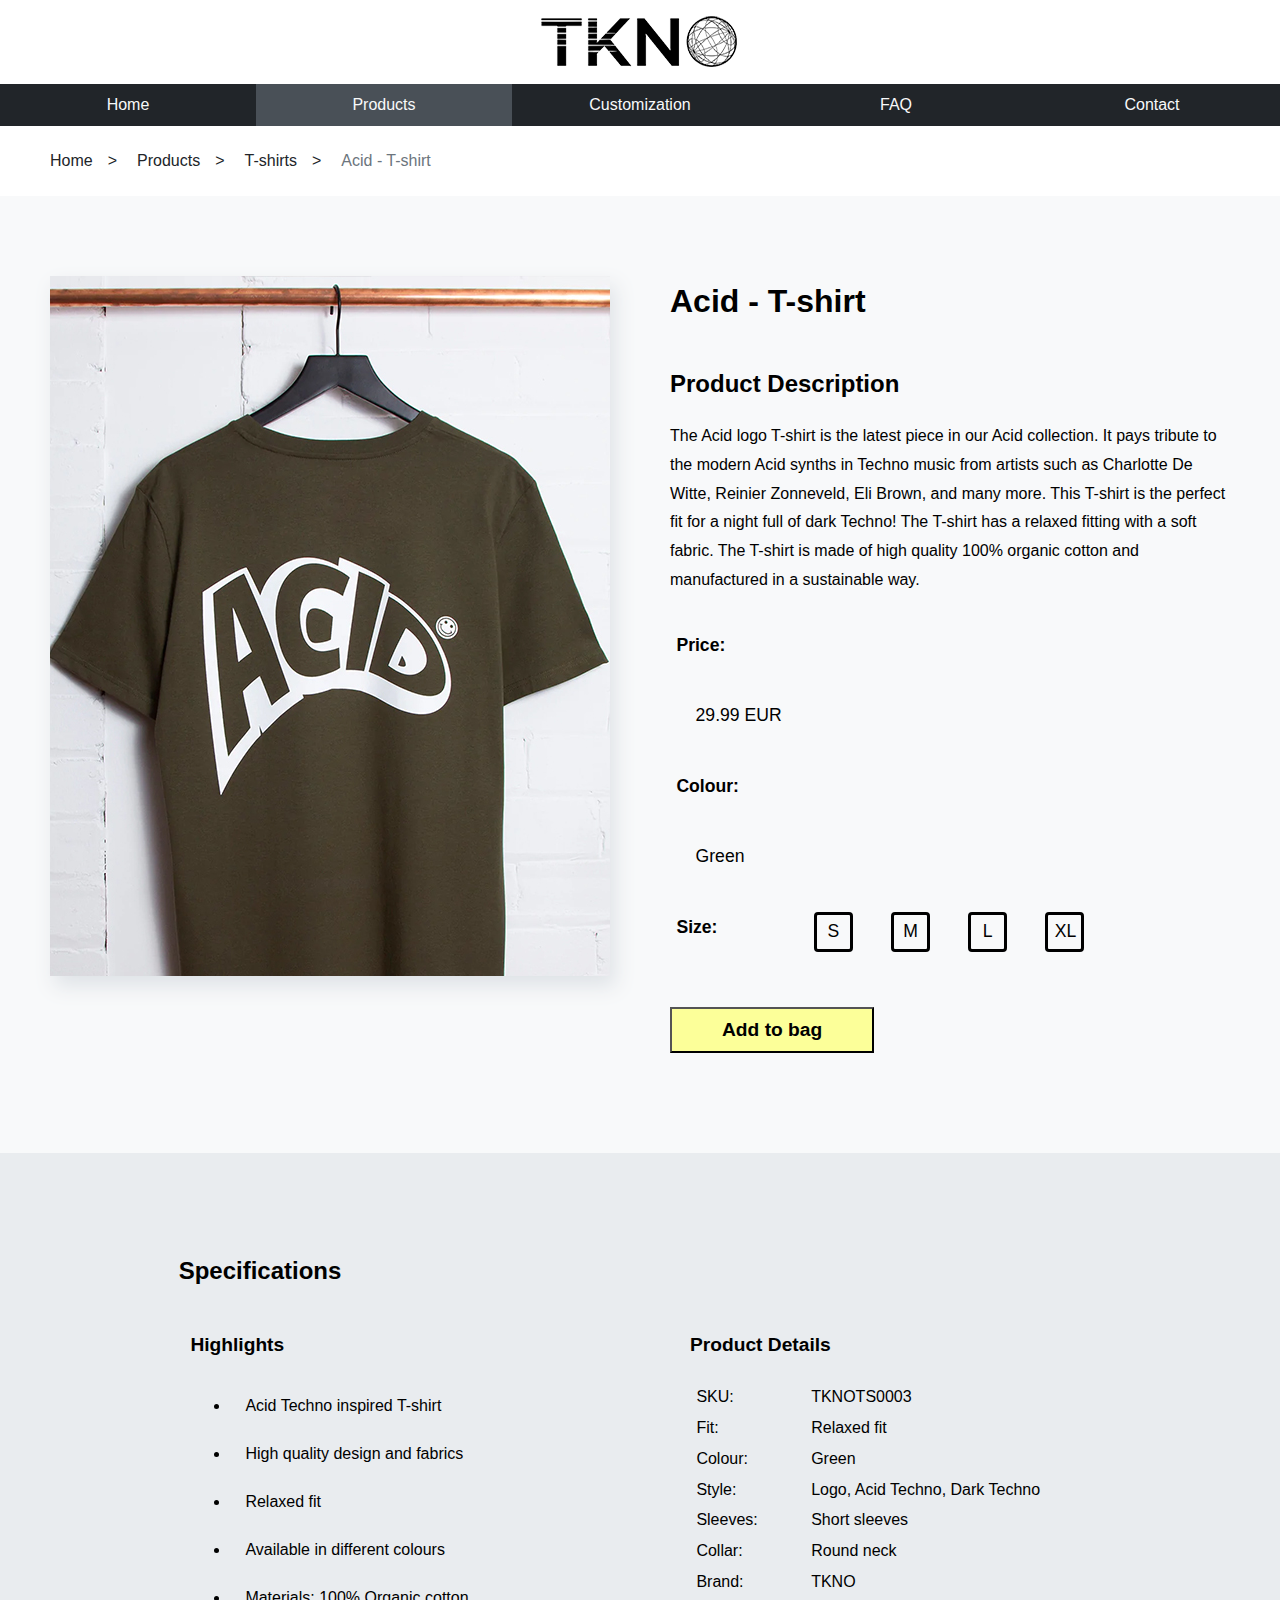
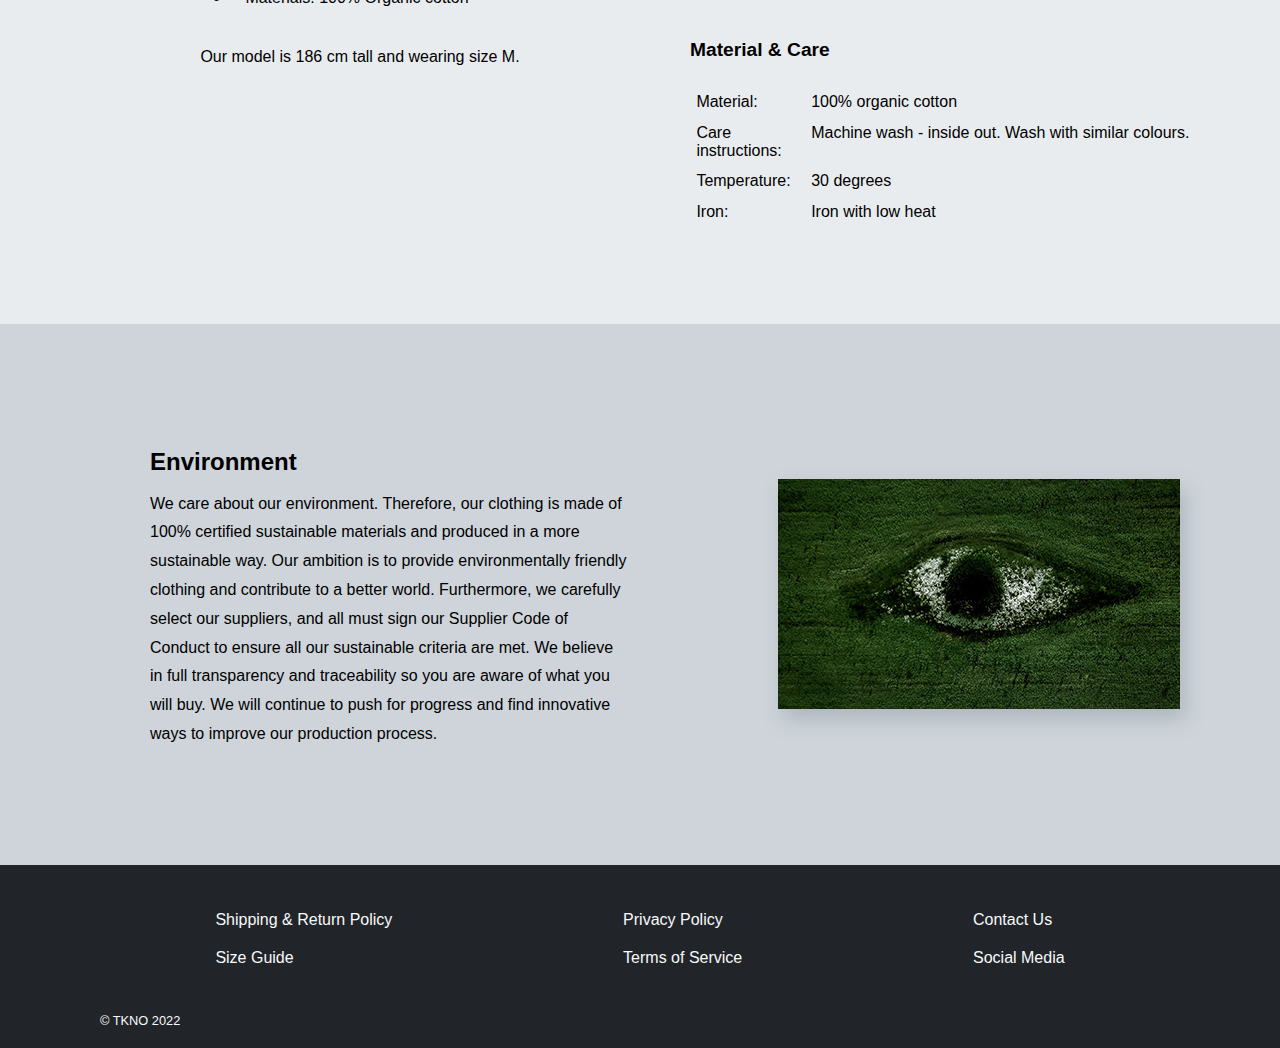
==== commit 1a448e73: "A1.1_v3 - productdetail horizontale scrollbar weggewerkt" ====
--- a/html/Acid-T-Shirt-Details.html
+++ b/html/Acid-T-Shirt-Details.html
@@ -62,11 +62,11 @@
       <p>The Acid logo T-shirt is the latest piece in our Acid collection. It pays tribute to the modern Acid synths in Techno music from artists such as Charlotte De Witte, Reinier Zonneveld, Eli Brown, and many more. This T-shirt is the perfect fit for a night full of dark Techno! The T-shirt has a relaxed fitting with a soft fabric. The T-shirt is made of high quality 100% organic cotton and manufactured in a sustainable way.
       </p>
       <dl>
-        <dt>Price:</dt>
+        <dt>Price</dt>
           <dd>29.99 EUR</dd>
-        <dt>Colour:</dt>
+        <dt>Colour</dt>
           <dd>Green</dd>
-        <dt>Size:</dt>
+        <dt>Size</dt>
           <dd class="databorder">S</dd>
           <dd class="databorder">M</dd>
           <dd class="databorder">L</dd>
--- a/css/productdetail.css
+++ b/css/productdetail.css
@@ -217,14 +217,14 @@
 
     .gproducttitle{
         padding-left: 50px;
-        margin-bottom:-20px;
     }
     .gproductdescr{
         padding-left: 50px;
     }
 
     .gproductimg{
-        padding-left: 80px;
+        padding: 20px 80px;
+        margin: 0 auto;
 
     }
 
